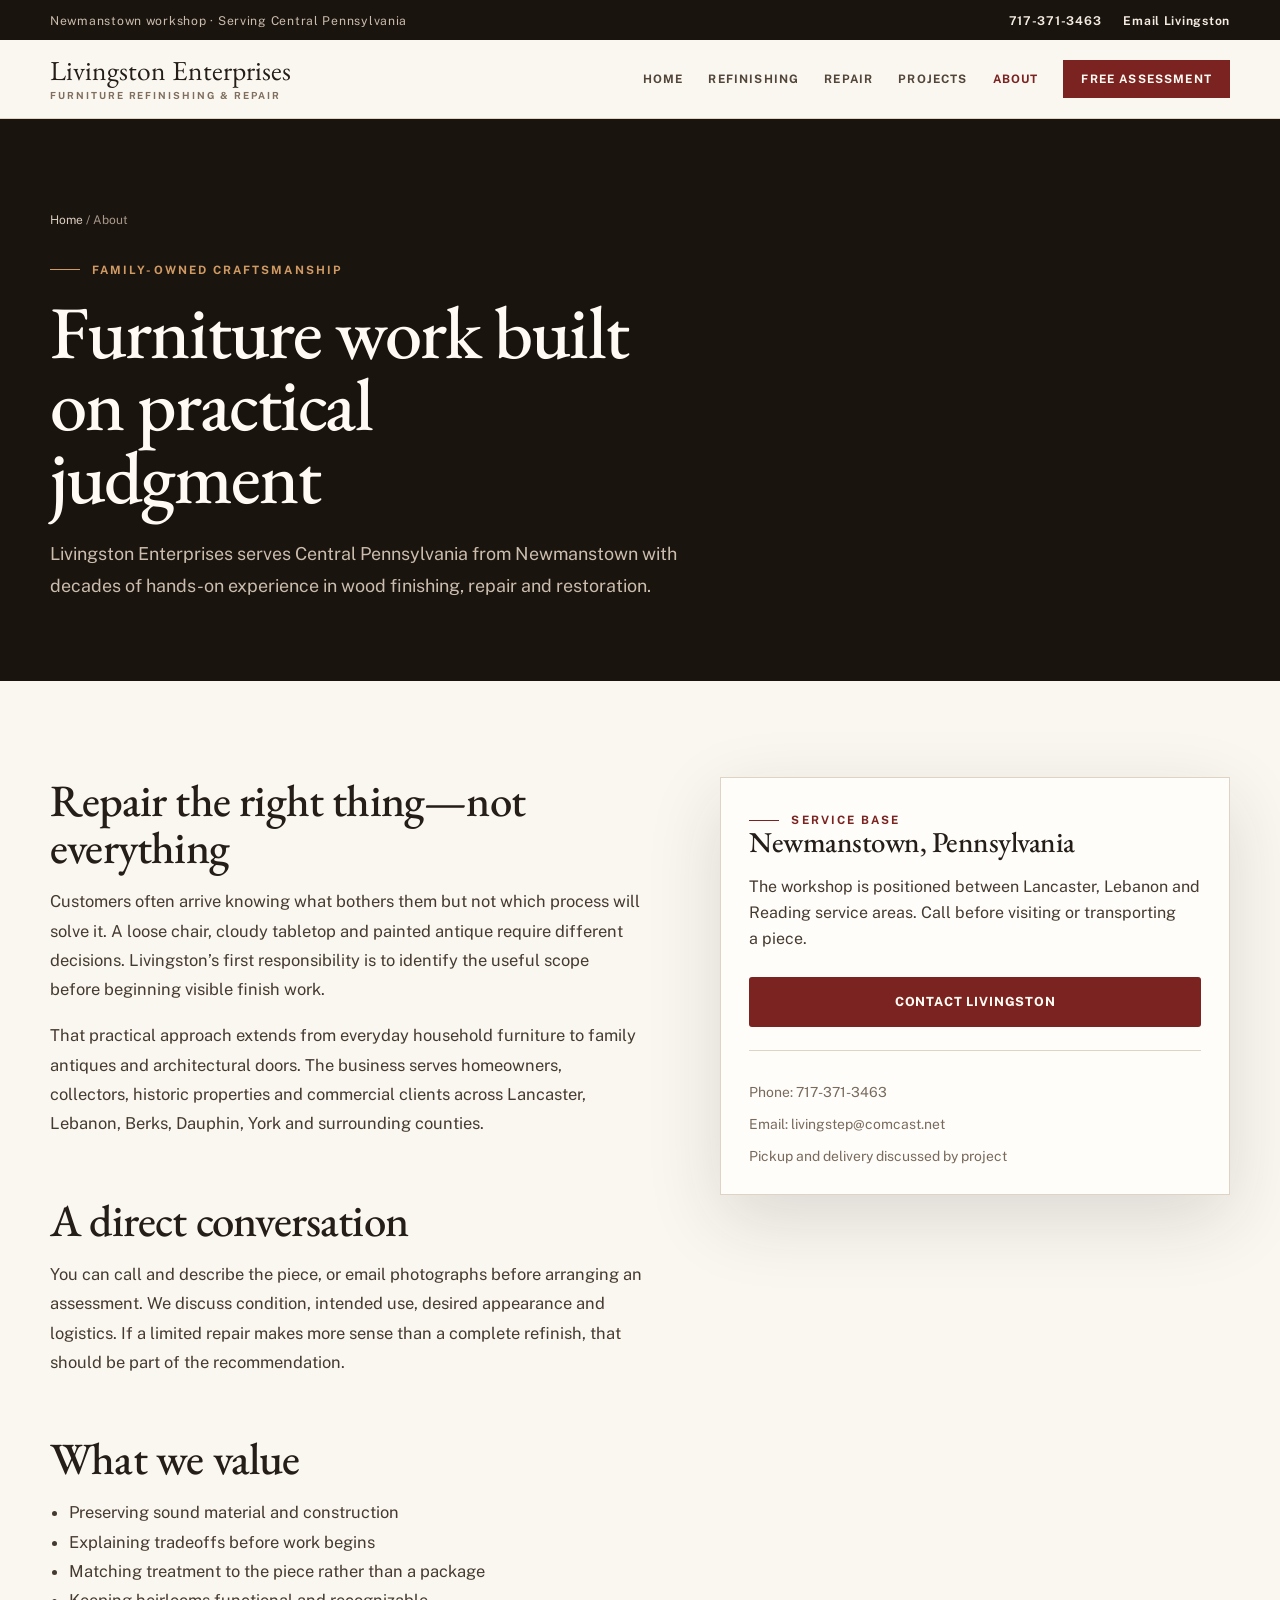
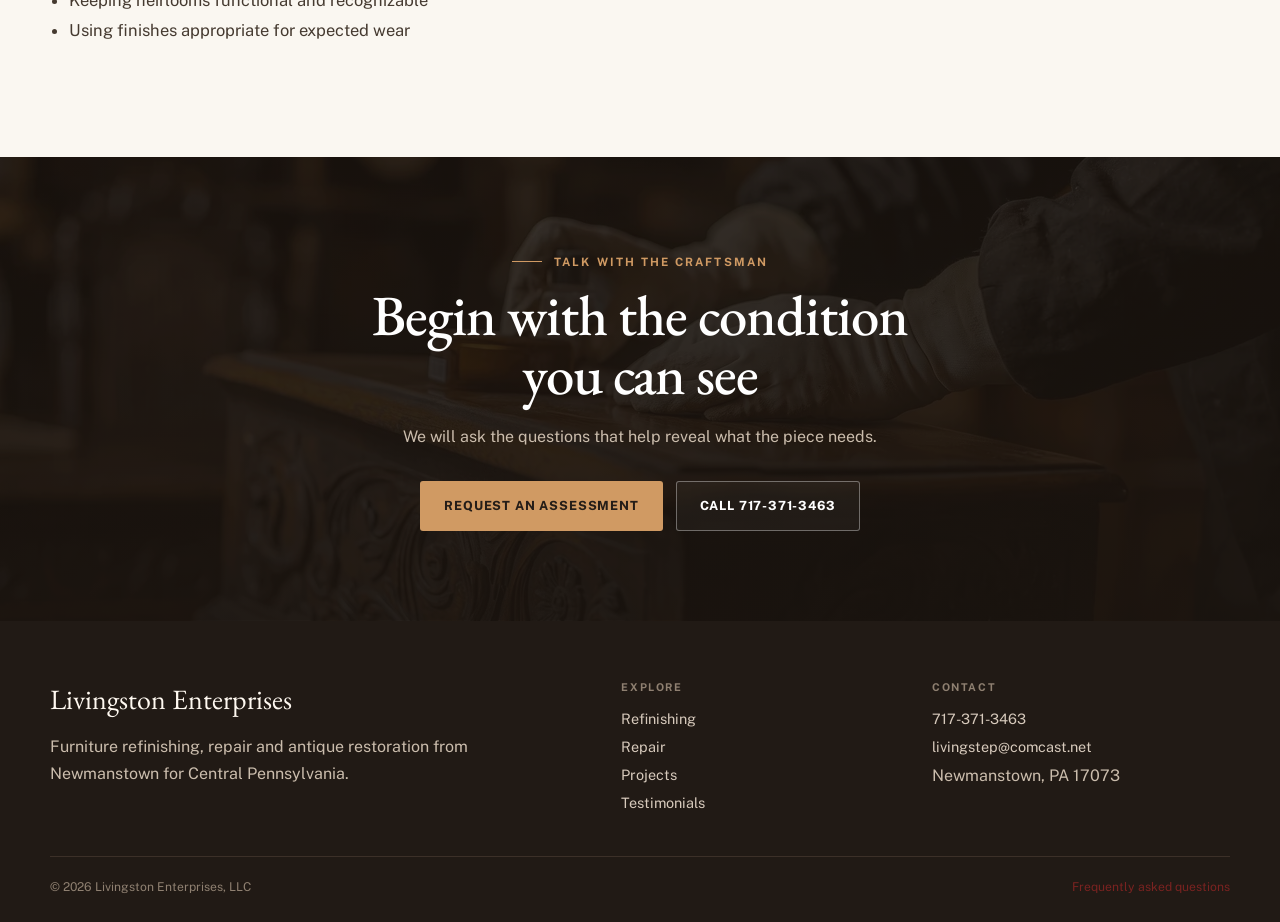
==== about/index.html @ eaa96a6a "Rebuild site for local SEO and lead conversion" ====
<!doctype html><html lang="en-US"><head>
<meta charset="utf-8"><meta name="viewport" content="width=device-width,initial-scale=1"><title>About Livingston Enterprises | Furniture Craftsmen</title><meta name="description" content="Meet Livingston Enterprises, a family-owned Newmanstown business restoring furniture, antiques and wood doors across Central Pennsylvania."><link rel="canonical" href="https://livingstonrefinishing.com/about/"><meta name="robots" content="index,follow,max-image-preview:large"><meta name="theme-color" content="#241d18"><meta property="og:type" content="website"><meta property="og:title" content="About Livingston Enterprises"><meta property="og:description" content="A family-owned Central Pennsylvania furniture refinishing and repair workshop."><meta property="og:url" content="https://livingstonrefinishing.com/about/"><meta property="og:image" content="https://livingstonrefinishing.com/assets/hero-craftsman.webp"><meta name="twitter:card" content="summary_large_image">
<link rel="icon" href="../assets/favicon.svg" type="image/svg+xml"><link rel="preconnect" href="https://fonts.googleapis.com"><link rel="preconnect" href="https://fonts.gstatic.com" crossorigin><link href="https://fonts.googleapis.com/css2?family=EB+Garamond:ital,wght@0,400;0,500;0,600;1,500&amp;family=Public+Sans:wght@400;500;600;700&amp;display=swap" rel="stylesheet"><link rel="stylesheet" href="../assets/site.css"><script src="../assets/site.js" defer></script><script type="application/ld+json">{"@context":"https://schema.org","@type":"AboutPage","name":"About Livingston Enterprises","url":"https://livingstonrefinishing.com/about/","mainEntity":{"@id":"https://livingstonrefinishing.com/#business"}}</script>
</head><body><a class="skip-link" href="#main">Skip to main content</a><div class="topbar"><div class="container"><span>Newmanstown workshop · Serving Central Pennsylvania</span><div class="topbar-links"><a href="tel:+17173713463">717-371-3463</a><a href="mailto:livingstep@comcast.net">Email Livingston</a></div></div></div>
<header class="site-header"><div class="container header-inner"><a class="brand" href="../"><span class="brand-name">Livingston Enterprises</span><span class="brand-tag">Furniture Refinishing &amp; Repair</span></a><button class="menu-toggle" type="button" data-menu-toggle aria-expanded="false" aria-controls="primary-nav">Menu</button><nav class="nav" id="primary-nav" data-menu aria-label="Primary navigation"><a href="../">Home</a><a href="../furniture-refinishing/">Refinishing</a><a href="../furniture-repair/">Repair</a><a href="../projects/">Projects</a><a href="./" aria-current="page">About</a><a class="nav-cta" href="../contact/">Free assessment</a></nav></div></header>
<main id="main"><section class="page-hero"><div class="container"><div class="breadcrumbs"><a href="../">Home</a> / About</div><span class="eyebrow light">Family-owned craftsmanship</span><h1>Furniture work built on practical judgment</h1><p>Livingston Enterprises serves Central Pennsylvania from Newmanstown with decades of hands-on experience in wood finishing, repair and restoration.</p></div></section>
<section class="section"><div class="container split"><article class="prose"><h2>Repair the right thing—not everything</h2><p>Customers often arrive knowing what bothers them but not which process will solve it. A loose chair, cloudy tabletop and painted antique require different decisions. Livingston’s first responsibility is to identify the useful scope before beginning visible finish work.</p><p>That practical approach extends from everyday household furniture to family antiques and architectural doors. The business serves homeowners, collectors, historic properties and commercial clients across Lancaster, Lebanon, Berks, Dauphin, York and surrounding counties.</p><h2>A direct conversation</h2><p>You can call and describe the piece, or email photographs before arranging an assessment. We discuss condition, intended use, desired appearance and logistics. If a limited repair makes more sense than a complete refinish, that should be part of the recommendation.</p><h2>What we value</h2><ul><li>Preserving sound material and construction</li><li>Explaining tradeoffs before work begins</li><li>Matching treatment to the piece rather than a package</li><li>Keeping heirlooms functional and recognizable</li><li>Using finishes appropriate for expected wear</li></ul></article><aside class="aside-card"><span class="eyebrow">Service base</span><h2>Newmanstown, Pennsylvania</h2><p>The workshop is positioned between Lancaster, Lebanon and Reading service areas. Call before visiting or transporting a piece.</p><a class="button" href="../contact/">Contact Livingston</a><ul class="aside-list"><li>Phone: 717-371-3463</li><li>Email: livingstep@comcast.net</li><li>Pickup and delivery discussed by project</li></ul></aside></div></section>
<section class="cta"><div class="narrow"><span class="eyebrow light">Talk with the craftsman</span><h2>Begin with the condition you can see</h2><p>We will ask the questions that help reveal what the piece needs.</p><div class="button-row"><a class="button button-light" href="../contact/">Request an assessment</a><a class="button button-ghost" href="tel:+17173713463">Call 717-371-3463</a></div></div></section></main>
<footer class="site-footer"><div class="container"><div class="footer-grid"><div><div class="footer-brand">Livingston Enterprises</div><p class="footer-copy">Furniture refinishing, repair and antique restoration from Newmanstown for Central Pennsylvania.</p></div><div><div class="footer-title">Explore</div><div class="footer-links"><a href="../furniture-refinishing/">Refinishing</a><a href="../furniture-repair/">Repair</a><a href="../projects/">Projects</a><a href="../testimonials/">Testimonials</a></div></div><div><div class="footer-title">Contact</div><div class="footer-links"><a href="tel:+17173713463">717-371-3463</a><a href="mailto:livingstep@comcast.net">livingstep@comcast.net</a><span>Newmanstown, PA 17073</span></div></div></div><div class="footer-bottom"><span>© <span data-year>2026</span> Livingston Enterprises, LLC</span><a href="../faq/">Frequently asked questions</a></div></div></footer>
</body></html>
---- assets/site.css ----
:root {
  --ink: #241d18;
  --ink-soft: #453a30;
  --paper: #faf7f1;
  --paper-deep: #f2ebdf;
  --night: #1a140f;
  --wine: #7a2321;
  --copper: #d09a63;
  --line: #dfd4c4;
  --muted: #786a5c;
  --serif: "EB Garamond", Georgia, serif;
  --sans: "Public Sans", Arial, sans-serif;
  --shadow: 0 24px 70px rgba(36, 29, 24, .14);
  --radius: 3px;
}

* { box-sizing: border-box; }
html { scroll-behavior: smooth; }
body {
  margin: 0;
  background: var(--paper);
  color: var(--ink);
  font-family: var(--sans);
  -webkit-font-smoothing: antialiased;
}
img { display: block; max-width: 100%; }
a { color: var(--wine); text-decoration: none; }
a:hover { color: var(--ink); }
button, input, select, textarea { font: inherit; }
button, a { -webkit-tap-highlight-color: transparent; }
:focus-visible { outline: 3px solid rgba(208, 154, 99, .85); outline-offset: 3px; }
p { text-wrap: pretty; }

.skip-link {
  position: fixed;
  left: 16px;
  top: -80px;
  z-index: 1000;
  padding: 12px 18px;
  background: #fff;
  color: var(--ink);
  border-radius: var(--radius);
}
.skip-link:focus { top: 16px; }

.container { width: min(1180px, calc(100% - 48px)); margin-inline: auto; }
.narrow { width: min(790px, calc(100% - 48px)); margin-inline: auto; }
.eyebrow {
  display: inline-flex;
  align-items: center;
  gap: 12px;
  color: var(--wine);
  font-size: .72rem;
  font-weight: 700;
  letter-spacing: .18em;
  text-transform: uppercase;
}
.eyebrow::before { width: 30px; height: 1px; background: currentColor; content: ""; }
.eyebrow.light { color: var(--copper); }
.display, h1, h2, h3 { font-family: var(--serif); font-weight: 500; }
h1 { margin: 0; font-size: clamp(2.8rem, 7vw, 5rem); line-height: .98; letter-spacing: -.025em; }
h2 { margin: 0; font-size: clamp(2.15rem, 5vw, 3.55rem); line-height: 1.05; letter-spacing: -.018em; }
h3 { margin: 0; font-size: clamp(1.45rem, 2.8vw, 2rem); line-height: 1.12; }
.lead { font-family: var(--serif); font-size: clamp(1.35rem, 2.5vw, 1.75rem); line-height: 1.42; }
.body-lg { font-size: 1.08rem; line-height: 1.75; }
.muted { color: var(--muted); }
.section { padding: 96px 0; }
.section-sm { padding: 68px 0; }
.section-head { max-width: 760px; margin-bottom: 48px; }
.section-head h2 { margin-top: 17px; }
.section-head p { margin: 21px 0 0; color: var(--ink-soft); font-size: 1.06rem; line-height: 1.75; }
.rule { border-top: 1px solid var(--line); }
.paper-deep { background: var(--paper-deep); }
.night { background: var(--night); color: #eee4d7; }
.night p { color: #c9baaa; }

.topbar { background: var(--night); color: #cbbdad; font-size: .76rem; letter-spacing: .06em; }
.topbar .container { min-height: 40px; display: flex; align-items: center; justify-content: space-between; gap: 22px; }
.topbar a { color: #f4ece2; font-weight: 650; }
.topbar-links { display: flex; gap: 22px; white-space: nowrap; }

.site-header {
  position: sticky;
  top: 0;
  z-index: 50;
  background: rgba(250, 247, 241, .96);
  border-bottom: 1px solid var(--line);
  backdrop-filter: blur(12px);
}
.header-inner { min-height: 78px; display: flex; align-items: center; justify-content: space-between; gap: 32px; }
.brand { display: inline-flex; flex-direction: column; color: var(--ink); line-height: 1; }
.brand-name { font-family: var(--serif); font-size: 1.72rem; }
.brand-tag { margin-top: 6px; color: #806f5e; font-size: .61rem; font-weight: 700; letter-spacing: .2em; text-transform: uppercase; }
.nav { display: flex; align-items: center; gap: 25px; }
.nav a { color: #52463a; font-size: .73rem; font-weight: 700; letter-spacing: .1em; text-transform: uppercase; }
.nav a:hover, .nav a[aria-current="page"] { color: var(--wine); }
.nav .nav-cta { padding: 12px 18px; background: var(--wine); color: #fffaf2; }
.nav .nav-cta:hover { background: var(--ink); color: #fff; }
.menu-toggle { display: none; border: 1px solid var(--line); background: transparent; color: var(--ink); padding: 10px 12px; }

.hero {
  position: relative;
  overflow: hidden;
  background: var(--night);
  color: #fff9f1;
}
.hero::before {
  position: absolute;
  inset: 0;
  background-image: linear-gradient(92deg, rgba(18, 13, 10, .96) 0%, rgba(18, 13, 10, .88) 45%, rgba(18, 13, 10, .42) 75%, rgba(18, 13, 10, .68) 100%), image-set(url("hero-craftsman.webp") type("image/webp"), url("hero-craftsman.png") type("image/png"));
  background-position: center;
  background-size: cover;
  content: "";
}
.hero-grid { position: relative; display: grid; grid-template-columns: minmax(0, 1.2fr) minmax(300px, .72fr); gap: 70px; align-items: center; min-height: 690px; padding: 80px 0; }
.hero-grid-single { grid-template-columns: minmax(0, 820px); }
.hero-copy { max-width: 720px; }
.hero h1 { max-width: 13ch; }
.hero .lead { max-width: 30ch; margin: 24px 0 17px; color: var(--copper); font-style: italic; }
.hero-summary { max-width: 56ch; margin: 0; color: #d8cbbd; font-size: 1.08rem; line-height: 1.75; }
.button-row { display: flex; flex-wrap: wrap; gap: 13px; margin-top: 31px; }
.cta-alternate { margin: 14px 0 0; color: rgba(255,255,255,.78); font-size: .9rem; }
.cta-alternate a { color: #fff; font-weight: 700; text-decoration: underline; text-decoration-color: rgba(255,255,255,.45); text-underline-offset: 3px; }
.cta-alternate a:hover { text-decoration-color: #fff; }
.button {
  display: inline-flex;
  align-items: center;
  justify-content: center;
  min-height: 50px;
  padding: 14px 23px;
  border: 1px solid transparent;
  border-radius: var(--radius);
  background: var(--wine);
  color: #fffaf2;
  cursor: pointer;
  font-size: .79rem;
  font-weight: 750;
  letter-spacing: .065em;
  text-transform: uppercase;
}
.button:hover { background: var(--ink); color: #fff; }
.button-light { background: var(--copper); color: var(--ink); }
.button-light:hover { background: #fff7ed; color: var(--ink); }
.hero-copy .button-light {
  box-shadow: 0 0 0 1px rgba(255,231,202,.38), 0 0 22px rgba(222,160,94,.52), 0 12px 30px rgba(0,0,0,.3);
  transition: background-color .2s ease, box-shadow .2s ease, transform .2s ease;
}
.hero-copy .button-light:hover {
  box-shadow: 0 0 0 1px rgba(255,242,222,.58), 0 0 30px rgba(222,160,94,.68), 0 14px 36px rgba(0,0,0,.34);
  transform: translateY(-1px);
}
.button-ghost { border-color: rgba(255,255,255,.35); background: rgba(255,255,255,.04); color: #fff; }
.button-ghost:hover { border-color: #fff; background: rgba(255,255,255,.1); color: #fff; }
.button-outline { border-color: #b9a995; background: transparent; color: var(--ink); }
.button-outline:hover { border-color: var(--ink); background: var(--ink); color: #fff; }

.hero-card { padding: 35px; background: rgba(250,247,241,.97); color: var(--ink); border-top: 4px solid var(--wine); box-shadow: 0 28px 80px rgba(0,0,0,.38); }
.hero-card h2 { font-size: 2rem; margin: 7px 0 11px; }
.hero-card p { color: var(--ink-soft); font-size: .94rem; line-height: 1.65; }
.quick-list { display: grid; gap: 13px; margin: 24px 0; padding: 0; list-style: none; }
.quick-list li { display: grid; grid-template-columns: 24px 1fr; gap: 11px; align-items: start; color: var(--ink-soft); font-size: .94rem; line-height: 1.5; }
.quick-list li::before { content: "✓"; color: var(--wine); font-weight: 800; }
.hero-card-note { margin: 22px 0 0; padding-top: 18px; border-top: 1px solid var(--line); color: var(--ink-soft); font-size: .88rem; line-height: 1.6; }
.hero-proof { position: relative; border-top: 1px solid rgba(208,154,99,.28); }
.proof-grid { display: grid; grid-template-columns: repeat(3, 1fr); }
.proof { padding: 25px 24px; border-right: 1px solid rgba(208,154,99,.23); }
.proof:last-child { border-right: 0; }
.proof strong { display: block; font-family: var(--serif); color: #fff9f1; font-size: 1.6rem; font-weight: 500; }
.proof span { display: block; margin-top: 5px; color: #a99a8b; font-size: .68rem; letter-spacing: .12em; text-transform: uppercase; }

.service-grid { display: grid; grid-template-columns: repeat(2, minmax(0, 1fr)); border-top: 1px solid #42372e; }
.service-card { position: relative; padding: 42px 38px 44px 0; border-bottom: 1px solid #42372e; }
.service-card:nth-child(odd) { border-right: 1px solid #42372e; }
.service-card:nth-child(even) { padding-left: 38px; }
.service-num { display: block; margin-bottom: 14px; color: var(--copper); font-family: var(--serif); letter-spacing: .13em; }
.service-card h3 { color: #fff9f1; }
.service-card p { margin: 17px 0 20px; line-height: 1.73; }
.text-link { display: inline-flex; gap: 9px; align-items: center; font-size: .76rem; font-weight: 750; letter-spacing: .09em; text-transform: uppercase; }
.night .text-link { color: var(--copper); }
.night .text-link:hover { color: #fff; }

.split { display: grid; grid-template-columns: minmax(0, 1fr) minmax(300px, .86fr); gap: 78px; align-items: start; }
.split-reverse { grid-template-columns: minmax(300px, .86fr) minmax(0, 1fr); }
.pullquote { margin: 31px 0 0; padding: 5px 0 5px 22px; border-left: 2px solid var(--wine); font-family: var(--serif); font-size: 1.45rem; font-style: italic; line-height: 1.5; }
.check-grid { display: grid; gap: 0; margin: 0; padding: 0; list-style: none; border-top: 1px solid var(--line); }
.check-grid li { padding: 18px 0; border-bottom: 1px solid var(--line); color: var(--ink-soft); line-height: 1.55; }
.check-grid li::before { margin-right: 12px; color: var(--wine); content: "◆"; font-size: .58rem; vertical-align: .15em; }

.project-grid { display: grid; grid-template-columns: repeat(3, minmax(0, 1fr)); gap: 26px; }
.project-card { background: #fffdf9; border: 1px solid var(--line); box-shadow: 0 15px 44px rgba(36,29,24,.07); }
.project-art { position: relative; min-height: 215px; overflow: hidden; background: var(--night); }
.project-art::before {
  position: absolute;
  inset: 0;
  background:
    linear-gradient(150deg, rgba(26,20,15,.05), rgba(26,20,15,.82)),
    repeating-linear-gradient(96deg, #725038 0 18px, #684630 18px 36px, #7c573d 36px 55px);
  content: "";
}
.project-art span { position: absolute; left: 22px; bottom: 19px; color: #fff; font-size: .67rem; font-weight: 700; letter-spacing: .14em; text-transform: uppercase; }
.project-body { padding: 27px; }
.project-body p { color: var(--ink-soft); line-height: 1.65; }

.steps { counter-reset: step; border-top: 1px solid var(--line); }
.step { display: grid; grid-template-columns: 78px minmax(0, 1fr); gap: 24px; padding: 29px 0; border-bottom: 1px solid var(--line); }
.step::before { counter-increment: step; content: "0" counter(step); color: var(--wine); font-family: var(--serif); font-size: 1.1rem; letter-spacing: .1em; }
.step h3 { font-size: 1.55rem; }
.step p { margin: 9px 0 0; color: var(--ink-soft); line-height: 1.65; }

.cta { position: relative; overflow: hidden; padding: 90px 0; background: var(--night); color: #fff; text-align: center; }
.cta::before { position: absolute; inset: 0; background: linear-gradient(rgba(26,20,15,.8), rgba(26,20,15,.92)), image-set(url("hero-craftsman.webp") type("image/webp"), url("hero-craftsman.png") type("image/png")); background-size: cover; background-position: center; content: ""; opacity: .7; }
.cta .narrow { position: relative; }
.cta h2 { margin: 17px auto 18px; max-width: 20ch; }
.cta p { margin: 0 auto; max-width: 52ch; color: #cbbdad; line-height: 1.7; }
.cta .button-row { justify-content: center; }

.page-hero { padding: 94px 0 80px; background: var(--night); color: #fffaf3; }
.page-hero h1 { margin-top: 19px; max-width: 16ch; font-size: clamp(2.75rem, 6vw, 4.65rem); }
.page-hero p { max-width: 58ch; margin: 24px 0 0; color: #cbbdad; font-size: 1.12rem; line-height: 1.75; }
.breadcrumbs { margin-bottom: 28px; color: #a99a8b; font-size: .75rem; }
.breadcrumbs a { color: #d9cdbf; }
.content-grid { display: grid; grid-template-columns: minmax(0, 1fr) 330px; gap: 74px; align-items: start; }
.prose h2 { margin-top: 58px; font-size: clamp(2rem, 4vw, 2.8rem); }
.prose h2:first-child { margin-top: 0; }
.prose h3 { margin-top: 35px; font-size: 1.65rem; }
.prose p, .prose li { color: var(--ink-soft); font-size: 1.03rem; line-height: 1.78; }
.prose ul { padding-left: 1.2rem; }
.prose a { text-decoration: underline; text-decoration-color: #c8aa8c; text-underline-offset: 3px; }
.aside-card { position: sticky; top: 108px; padding: 28px; background: #fffdf9; border: 1px solid var(--line); box-shadow: var(--shadow); }
.aside-card h2 { font-size: 1.8rem; }
.aside-card p { color: var(--ink-soft); line-height: 1.65; }
.aside-card .button { width: 100%; margin-top: 8px; }
.aside-list { margin: 23px 0 0; padding: 20px 0 0; border-top: 1px solid var(--line); list-style: none; }
.aside-list li { margin-top: 11px; color: var(--muted); font-size: .87rem; line-height: 1.5; }

.faq-list { border-top: 1px solid var(--line); }
details { border-bottom: 1px solid var(--line); }
summary { position: relative; padding: 23px 48px 23px 0; cursor: pointer; font-family: var(--serif); font-size: 1.45rem; list-style: none; }
summary::-webkit-details-marker { display: none; }
summary::after { position: absolute; right: 4px; content: "+"; color: var(--wine); }
details[open] summary::after { content: "−"; }
details p { max-width: 70ch; margin: -4px 0 24px; color: var(--ink-soft); line-height: 1.75; }

.quote-grid { display: grid; grid-template-columns: repeat(2, minmax(0, 1fr)); gap: 24px; }
.quote { padding: 31px; background: #fffdf9; border: 1px solid var(--line); }
.quote blockquote { margin: 0; color: var(--ink-soft); font-family: var(--serif); font-size: 1.28rem; line-height: 1.58; }
.quote cite { display: block; margin-top: 20px; color: var(--wine); font-family: var(--sans); font-size: .74rem; font-style: normal; font-weight: 700; letter-spacing: .09em; text-transform: uppercase; }

.assessment-form { display: grid; gap: 17px; }
.form-row { display: grid; grid-template-columns: repeat(2, minmax(0, 1fr)); gap: 17px; }
label { display: grid; gap: 7px; }
label span { color: #6d5e50; font-size: .68rem; font-weight: 700; letter-spacing: .12em; text-transform: uppercase; }
input, select, textarea { width: 100%; border: 1px solid #cfc1ae; border-radius: var(--radius); background: #fffefb; color: var(--ink); padding: 13px 14px; }
textarea { min-height: 125px; resize: vertical; }
input:focus, select:focus, textarea:focus { border-color: var(--wine); outline: 2px solid rgba(122,35,33,.12); }
.form-note { margin: 0; color: var(--muted); font-size: .79rem; line-height: 1.55; }
.honeypot { position: absolute !important; left: -9999px !important; }

.contact-grid { display: grid; grid-template-columns: minmax(0, 1fr) minmax(300px, .72fr); gap: 30px; }
.contact-page { background: var(--night); }
.contact-page .contact-section { background: var(--night); }
.contact-page .paper-deep { background: var(--night); color: #fffaf3; border-top: 1px solid rgba(255,255,255,.14); }
.contact-page .paper-deep .prose p,
.contact-page .paper-deep .prose li { color: #d8c9b8; }
.contact-section { padding-top: 54px; }
.contact-heading { max-width: 12ch; margin: 15px 0 10px; font-size: clamp(2.55rem, 5vw, 4rem); }
.contact-intro { max-width: 630px; margin: 0 0 28px; color: var(--ink-soft); line-height: 1.65; }
.contact-form-panel { padding: 40px; background: var(--night); color: #fffaf3; box-shadow: var(--shadow); }
.contact-form-panel .eyebrow { color: var(--copper); }
.contact-form-panel .contact-intro { color: #cbbdad; }
.contact-form-panel label span { color: #d8c9b8; }
.contact-form-panel .form-note { color: #b7a695; }
.contact-card { padding: 40px; background: #fffdf9; color: var(--ink); border: 1px solid var(--line); box-shadow: 0 15px 44px rgba(36,29,24,.07); }
.contact-card h2 { font-size: 2rem; }
.contact-card a { color: var(--wine); }
.contact-card dl { margin: 27px 0 0; }
.contact-card dt { margin-top: 20px; color: var(--muted); font-size: .68rem; font-weight: 700; letter-spacing: .12em; text-transform: uppercase; }
.contact-card dd { margin: 6px 0 0; line-height: 1.55; }

.site-footer { padding: 60px 0 28px; background: #211a15; color: #cbbdad; }
.footer-grid { display: grid; grid-template-columns: 1.4fr .7fr .8fr; gap: 50px; }
.footer-brand { font-family: var(--serif); color: #fff9f1; font-size: 1.75rem; }
.footer-copy { max-width: 43ch; line-height: 1.7; }
.footer-title { color: #8f8071; font-size: .67rem; font-weight: 700; letter-spacing: .15em; text-transform: uppercase; }
.footer-links { display: grid; gap: 11px; margin-top: 17px; }
.footer-links a { color: #d7cabc; font-size: .9rem; }
.footer-links a:hover { color: var(--copper); }
.footer-bottom { display: flex; justify-content: space-between; gap: 24px; margin-top: 45px; padding-top: 22px; border-top: 1px solid #3c3028; color: #8f8071; font-size: .76rem; }

@media (max-width: 900px) {
  .container, .narrow { width: min(100% - 36px, 720px); }
  .section { padding: 76px 0; }
  .menu-toggle { display: inline-flex; }
  .nav { position: absolute; left: 18px; right: 18px; top: calc(100% + 1px); display: none; padding: 18px; background: var(--paper); border: 1px solid var(--line); box-shadow: var(--shadow); }
  .nav.open { display: grid; }
  .nav a { padding: 9px 5px; }
  .nav .nav-cta { text-align: center; }
  .hero-grid, .split, .split-reverse, .content-grid, .contact-grid { grid-template-columns: 1fr; }
  .hero-grid { min-height: auto; gap: 44px; }
  .hero-card { max-width: 570px; }
  .proof-grid { grid-template-columns: 1fr; padding: 9px 0; }
  .proof { padding: 13px 0; border-right: 0; }
  .service-grid { grid-template-columns: 1fr; }
  .service-card, .service-card:nth-child(even) { padding: 35px 0; border-right: 0; }
  .project-grid { grid-template-columns: 1fr 1fr; }
  .project-grid .project-card:last-child { grid-column: 1 / -1; }
  .aside-card { position: static; }
  .footer-grid { grid-template-columns: 1fr 1fr; }
  .footer-grid > :first-child { grid-column: 1 / -1; }
}

@media (max-width: 620px) {
  .container, .narrow { width: min(100% - 32px, 560px); }
  .topbar .container { padding: 9px 0; align-items: flex-start; flex-direction: column; gap: 5px; }
  .topbar-links { gap: 15px; }
  .header-inner { min-height: 69px; gap: 12px; }
  .brand-name { font-size: 1.42rem; }
  .brand-tag { font-size: .52rem; letter-spacing: .15em; }
  .hero-grid { padding: 66px 0 58px; }
  .hero h1 { max-width: none; font-size: clamp(2.65rem, 14vw, 4rem); }
  .hero-card { padding: 26px 22px; }
  .proof strong { font-size: 1.35rem; }
  .section, .page-hero { padding: 66px 0; }
  .section-sm { padding: 52px 0; }
  .service-card { padding: 30px 0; }
  .project-grid, .quote-grid, .form-row, .footer-grid { grid-template-columns: 1fr; }
  .project-grid .project-card:last-child, .footer-grid > :first-child { grid-column: auto; }
  .step { grid-template-columns: 50px minmax(0,1fr); gap: 12px; }
  .button-row .button { width: 100%; }
  .footer-bottom { flex-direction: column; }
}

@media (prefers-reduced-motion: reduce) {
  html { scroll-behavior: auto; }
  *, *::before, *::after { scroll-behavior: auto !important; transition: none !important; }
}

@media print {
  .topbar, .site-header, .cta, .site-footer, .button { display: none !important; }
  body { background: #fff; color: #000; }
  .section, .page-hero { padding: 24px 0; background: #fff; color: #000; }
}
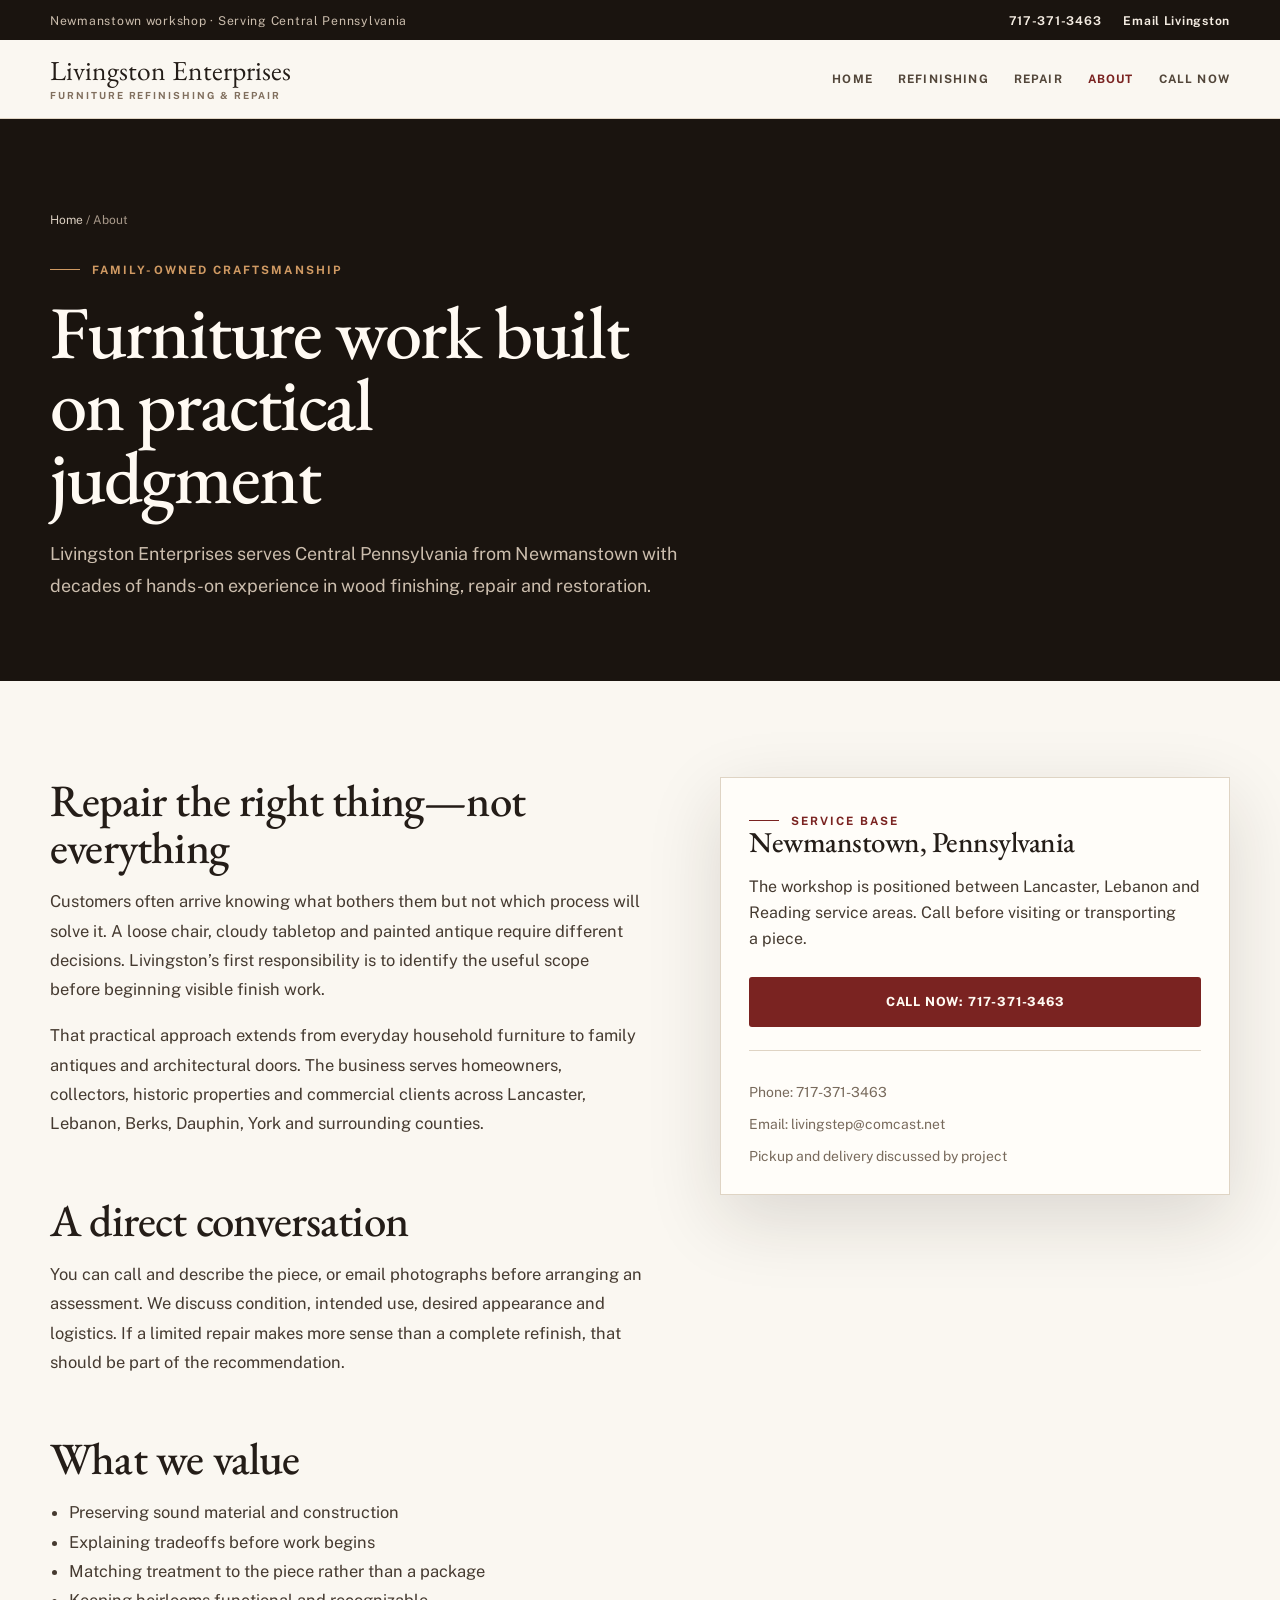
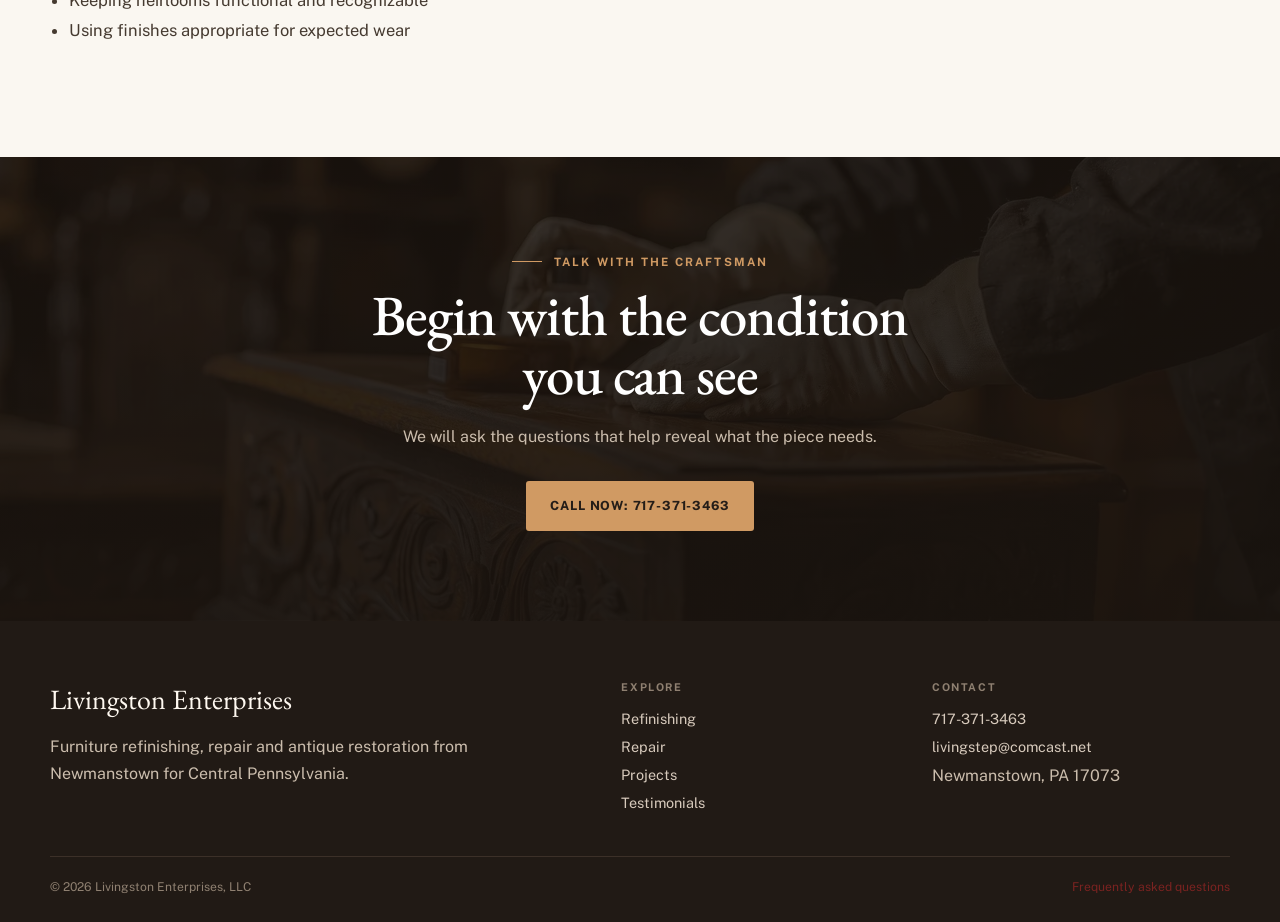
==== commit e97d1f93: "Update site CTAs, project imagery, and reviews" ====
--- a/about/index.html
+++ b/about/index.html
@@ -1,10 +1,10 @@
 <!doctype html><html lang="en-US"><head>
 <meta charset="utf-8"><meta name="viewport" content="width=device-width,initial-scale=1"><title>About Livingston Enterprises | Furniture Craftsmen</title><meta name="description" content="Meet Livingston Enterprises, a family-owned Newmanstown business restoring furniture, antiques and wood doors across Central Pennsylvania."><link rel="canonical" href="https://livingstonrefinishing.com/about/"><meta name="robots" content="index,follow,max-image-preview:large"><meta name="theme-color" content="#241d18"><meta property="og:type" content="website"><meta property="og:title" content="About Livingston Enterprises"><meta property="og:description" content="A family-owned Central Pennsylvania furniture refinishing and repair workshop."><meta property="og:url" content="https://livingstonrefinishing.com/about/"><meta property="og:image" content="https://livingstonrefinishing.com/assets/hero-craftsman.webp"><meta name="twitter:card" content="summary_large_image">
-<link rel="icon" href="../assets/favicon.svg" type="image/svg+xml"><link rel="preconnect" href="https://fonts.googleapis.com"><link rel="preconnect" href="https://fonts.gstatic.com" crossorigin><link href="https://fonts.googleapis.com/css2?family=EB+Garamond:ital,wght@0,400;0,500;0,600;1,500&amp;family=Public+Sans:wght@400;500;600;700&amp;display=swap" rel="stylesheet"><link rel="stylesheet" href="../assets/site.css"><script src="../assets/site.js" defer></script><script type="application/ld+json">{"@context":"https://schema.org","@type":"AboutPage","name":"About Livingston Enterprises","url":"https://livingstonrefinishing.com/about/","mainEntity":{"@id":"https://livingstonrefinishing.com/#business"}}</script>
+<link rel="icon" href="../assets/favicon.svg" type="image/svg+xml"><link rel="preconnect" href="https://fonts.googleapis.com"><link rel="preconnect" href="https://fonts.gstatic.com" crossorigin><link href="https://fonts.googleapis.com/css2?family=EB+Garamond:ital,wght@0,400;0,500;0,600;1,500&amp;family=Public+Sans:wght@400;500;600;700&amp;display=swap" rel="stylesheet"><link rel="stylesheet" href="../assets/site.css?v=20260820-5"><script src="../assets/site.js?v=20260820-3" defer></script><script type="application/ld+json">{"@context":"https://schema.org","@type":"AboutPage","name":"About Livingston Enterprises","url":"https://livingstonrefinishing.com/about/","mainEntity":{"@id":"https://livingstonrefinishing.com/#business"}}</script>
 </head><body><a class="skip-link" href="#main">Skip to main content</a><div class="topbar"><div class="container"><span>Newmanstown workshop · Serving Central Pennsylvania</span><div class="topbar-links"><a href="tel:+17173713463">717-371-3463</a><a href="mailto:livingstep@comcast.net">Email Livingston</a></div></div></div>
-<header class="site-header"><div class="container header-inner"><a class="brand" href="../"><span class="brand-name">Livingston Enterprises</span><span class="brand-tag">Furniture Refinishing &amp; Repair</span></a><button class="menu-toggle" type="button" data-menu-toggle aria-expanded="false" aria-controls="primary-nav">Menu</button><nav class="nav" id="primary-nav" data-menu aria-label="Primary navigation"><a href="../">Home</a><a href="../furniture-refinishing/">Refinishing</a><a href="../furniture-repair/">Repair</a><a href="../projects/">Projects</a><a href="./" aria-current="page">About</a><a class="nav-cta" href="../contact/">Free assessment</a></nav></div></header>
+<header class="site-header"><div class="container header-inner"><a class="brand" href="../"><span class="brand-name">Livingston Enterprises</span><span class="brand-tag">Furniture Refinishing &amp; Repair</span></a><button class="menu-toggle" type="button" data-menu-toggle aria-expanded="false" aria-controls="primary-nav">Menu</button><nav class="nav" id="primary-nav" data-menu aria-label="Primary navigation"><a href="../">Home</a><a href="../furniture-refinishing/">Refinishing</a><a href="../furniture-repair/">Repair</a><a href="./" aria-current="page">About</a><a href="tel:+17173713463" data-call-popup>Call now</a></nav></div></header>
 <main id="main"><section class="page-hero"><div class="container"><div class="breadcrumbs"><a href="../">Home</a> / About</div><span class="eyebrow light">Family-owned craftsmanship</span><h1>Furniture work built on practical judgment</h1><p>Livingston Enterprises serves Central Pennsylvania from Newmanstown with decades of hands-on experience in wood finishing, repair and restoration.</p></div></section>
-<section class="section"><div class="container split"><article class="prose"><h2>Repair the right thing—not everything</h2><p>Customers often arrive knowing what bothers them but not which process will solve it. A loose chair, cloudy tabletop and painted antique require different decisions. Livingston’s first responsibility is to identify the useful scope before beginning visible finish work.</p><p>That practical approach extends from everyday household furniture to family antiques and architectural doors. The business serves homeowners, collectors, historic properties and commercial clients across Lancaster, Lebanon, Berks, Dauphin, York and surrounding counties.</p><h2>A direct conversation</h2><p>You can call and describe the piece, or email photographs before arranging an assessment. We discuss condition, intended use, desired appearance and logistics. If a limited repair makes more sense than a complete refinish, that should be part of the recommendation.</p><h2>What we value</h2><ul><li>Preserving sound material and construction</li><li>Explaining tradeoffs before work begins</li><li>Matching treatment to the piece rather than a package</li><li>Keeping heirlooms functional and recognizable</li><li>Using finishes appropriate for expected wear</li></ul></article><aside class="aside-card"><span class="eyebrow">Service base</span><h2>Newmanstown, Pennsylvania</h2><p>The workshop is positioned between Lancaster, Lebanon and Reading service areas. Call before visiting or transporting a piece.</p><a class="button" href="../contact/">Contact Livingston</a><ul class="aside-list"><li>Phone: 717-371-3463</li><li>Email: livingstep@comcast.net</li><li>Pickup and delivery discussed by project</li></ul></aside></div></section>
-<section class="cta"><div class="narrow"><span class="eyebrow light">Talk with the craftsman</span><h2>Begin with the condition you can see</h2><p>We will ask the questions that help reveal what the piece needs.</p><div class="button-row"><a class="button button-light" href="../contact/">Request an assessment</a><a class="button button-ghost" href="tel:+17173713463">Call 717-371-3463</a></div></div></section></main>
+<section class="section"><div class="container split"><article class="prose"><h2>Repair the right thing—not everything</h2><p>Customers often arrive knowing what bothers them but not which process will solve it. A loose chair, cloudy tabletop and painted antique require different decisions. Livingston’s first responsibility is to identify the useful scope before beginning visible finish work.</p><p>That practical approach extends from everyday household furniture to family antiques and architectural doors. The business serves homeowners, collectors, historic properties and commercial clients across Lancaster, Lebanon, Berks, Dauphin, York and surrounding counties.</p><h2>A direct conversation</h2><p>You can call and describe the piece, or email photographs before arranging an assessment. We discuss condition, intended use, desired appearance and logistics. If a limited repair makes more sense than a complete refinish, that should be part of the recommendation.</p><h2>What we value</h2><ul><li>Preserving sound material and construction</li><li>Explaining tradeoffs before work begins</li><li>Matching treatment to the piece rather than a package</li><li>Keeping heirlooms functional and recognizable</li><li>Using finishes appropriate for expected wear</li></ul></article><aside class="aside-card"><span class="eyebrow">Service base</span><h2>Newmanstown, Pennsylvania</h2><p>The workshop is positioned between Lancaster, Lebanon and Reading service areas. Call before visiting or transporting a piece.</p><a class="button" href="tel:+17173713463" data-call-popup>Call now: 717-371-3463</a><ul class="aside-list"><li>Phone: 717-371-3463</li><li>Email: livingstep@comcast.net</li><li>Pickup and delivery discussed by project</li></ul></aside></div></section>
+<section class="cta"><div class="narrow"><span class="eyebrow light">Talk with the craftsman</span><h2>Begin with the condition you can see</h2><p>We will ask the questions that help reveal what the piece needs.</p><div class="button-row"><a class="button button-light" href="tel:+17173713463" data-call-popup>Call now: 717-371-3463</a></div></div></section></main>
 <footer class="site-footer"><div class="container"><div class="footer-grid"><div><div class="footer-brand">Livingston Enterprises</div><p class="footer-copy">Furniture refinishing, repair and antique restoration from Newmanstown for Central Pennsylvania.</p></div><div><div class="footer-title">Explore</div><div class="footer-links"><a href="../furniture-refinishing/">Refinishing</a><a href="../furniture-repair/">Repair</a><a href="../projects/">Projects</a><a href="../testimonials/">Testimonials</a></div></div><div><div class="footer-title">Contact</div><div class="footer-links"><a href="tel:+17173713463">717-371-3463</a><a href="mailto:livingstep@comcast.net">livingstep@comcast.net</a><span>Newmanstown, PA 17073</span></div></div></div><div class="footer-bottom"><span>© <span data-year>2026</span> Livingston Enterprises, LLC</span><a href="../faq/">Frequently asked questions</a></div></div></footer>
 </body></html>
--- a/assets/site.css
+++ b/assets/site.css
@@ -30,6 +30,15 @@
 button, a { -webkit-tap-highlight-color: transparent; }
 :focus-visible { outline: 3px solid rgba(208, 154, 99, .85); outline-offset: 3px; }
 p { text-wrap: pretty; }
+
+.has-scroll-reveal [data-scroll-reveal] {
+  opacity: 0;
+  transform: translate3d(0, 18px, 0);
+  transition: opacity .64s cubic-bezier(.22, 1, .36, 1), transform .64s cubic-bezier(.22, 1, .36, 1);
+  transition-delay: var(--reveal-delay, 0ms);
+  will-change: opacity, transform;
+}
+.has-scroll-reveal [data-scroll-reveal].is-visible { opacity: 1; transform: translate3d(0, 0, 0); will-change: auto; }
 
 .skip-link {
   position: fixed;
@@ -118,6 +127,8 @@
 .hero h1 { max-width: 13ch; }
 .hero .lead { max-width: 30ch; margin: 24px 0 17px; color: var(--copper); font-style: italic; }
 .hero-summary { max-width: 56ch; margin: 0; color: #d8cbbd; font-size: 1.08rem; line-height: 1.75; }
+.hero-summary-row { display: grid; grid-template-columns: minmax(0, 1fr) auto; gap: 32px; align-items: center; }
+.hero-summary-row .button-row { margin-top: 0; }
 .button-row { display: flex; flex-wrap: wrap; gap: 13px; margin-top: 31px; }
 .cta-alternate { margin: 14px 0 0; color: rgba(255,255,255,.78); font-size: .9rem; }
 .cta-alternate a { color: #fff; font-weight: 700; text-decoration: underline; text-decoration-color: rgba(255,255,255,.45); text-underline-offset: 3px; }
@@ -168,6 +179,43 @@
 .proof strong { display: block; font-family: var(--serif); color: #fff9f1; font-size: 1.6rem; font-weight: 500; }
 .proof span { display: block; margin-top: 5px; color: #a99a8b; font-size: .68rem; letter-spacing: .12em; text-transform: uppercase; }
 
+.home-reviews { background: var(--paper); }
+.home-reviews-head { display: grid; grid-template-columns: minmax(0, 1.25fr) minmax(280px, .75fr); gap: 56px; align-items: end; max-width: none; }
+.home-reviews-head h2 { max-width: 16ch; }
+.home-reviews-head p { margin-bottom: 3px; }
+.review-grid { display: grid; grid-template-columns: repeat(3, minmax(0, 1fr)); gap: 24px; }
+.review-card { position: relative; display: flex; min-height: 100%; flex-direction: column; padding-top: 76px; box-shadow: 0 15px 44px rgba(36,29,24,.06); }
+.review-mark { position: absolute; top: 21px; left: 29px; color: var(--copper); font-family: var(--serif); font-size: 2.7rem; line-height: 1; }
+.review-card blockquote { flex: 1; font-size: 1.18rem; }
+.review-card cite span { display: block; margin-top: 6px; color: var(--muted); font-weight: 500; letter-spacing: .03em; text-transform: none; }
+.reviews-action { margin-top: 31px; }
+
+.before-after-section { background: var(--paper-deep); }
+.before-after-grid { display: grid; grid-template-columns: repeat(2, minmax(0, 1fr)); gap: 28px; }
+.before-after-card { overflow: hidden; border: 1px solid var(--line); background: #fffdf9; box-shadow: 0 18px 52px rgba(36,29,24,.08); }
+.before-after-pair { display: grid; grid-template-columns: repeat(2, minmax(0, 1fr)); gap: 1px; background: var(--line); }
+.before-after-frame { margin: 0; overflow: hidden; background: #e8dfd2; }
+.before-after-image { display: block; width: 100%; height: auto; background: #d8cbbd; object-fit: contain; object-position: center; }
+.table-visual { position: relative; aspect-ratio: 16 / 9; overflow: hidden; background: radial-gradient(circle at 72% 16%, rgba(255,255,255,.58), transparent 24%), linear-gradient(145deg, #ddd1c1, #b9aa98); }
+.table-visual::after { position: absolute; inset: 0; background: linear-gradient(115deg, transparent 0 45%, rgba(255,255,255,.13) 46% 48%, transparent 49% 100%); content: ""; }
+.table-surface { position: absolute; z-index: 1; left: 14%; right: 14%; top: 33%; height: 16%; border-radius: 3px; background: linear-gradient(90deg, #70513d, #8b674d 48%, #624532); box-shadow: 0 9px 15px rgba(38,25,17,.26); }
+.table-base { position: absolute; z-index: 1; left: 24%; right: 24%; top: 48%; height: 35%; border-right: 12px solid #654631; border-left: 12px solid #654631; }
+.table-visual-round .table-surface { left: 19%; right: 19%; border-radius: 50%; }
+.table-visual-round .table-base { left: 43%; right: 43%; border: 0; background: linear-gradient(90deg, #553a29, #7c5940, #553a29); clip-path: polygon(28% 0, 72% 0, 64% 74%, 100% 100%, 0 100%, 36% 74%); }
+.table-visual.is-before { filter: saturate(.55) contrast(.9); }
+.table-visual.is-before .table-surface { background: repeating-linear-gradient(102deg, #6f6257 0 16px, #76685b 16px 29px, #5f554d 29px 42px); transform: rotate(-1deg); }
+.table-visual.is-before .table-surface::after { position: absolute; inset: 28% 12%; background: repeating-linear-gradient(168deg, transparent 0 9px, rgba(239,225,206,.72) 10px 11px); content: ""; }
+.table-visual.is-after { background: radial-gradient(circle at 72% 16%, rgba(255,244,217,.72), transparent 27%), linear-gradient(145deg, #ead8bd, #b99165); }
+.table-visual.is-after .table-surface { background: repeating-linear-gradient(96deg, #845535 0 18px, #966443 18px 36px, #75472e 36px 53px); box-shadow: 0 4px 0 #b68155 inset, 0 11px 18px rgba(50,28,15,.28); }
+.table-visual.is-after .table-base { border-color: #70452c; }
+.table-visual-round.is-after .table-base { border: 0; background: linear-gradient(90deg, #643b25, #895839, #643b25); }
+.before-after-frame figcaption { display: flex; justify-content: space-between; gap: 10px; padding: 12px 14px; background: #fffdf9; color: var(--muted); font-size: .68rem; letter-spacing: .07em; text-transform: uppercase; }
+.before-after-frame figcaption strong { color: var(--wine); }
+.before-after-body { padding: 25px 27px 28px; }
+.before-after-body .service-num { margin-bottom: 9px; }
+.before-after-body h3 { font-size: 1.7rem; }
+.before-after-body p { margin: 12px 0 0; color: var(--ink-soft); line-height: 1.65; }
+
 .service-grid { display: grid; grid-template-columns: repeat(2, minmax(0, 1fr)); border-top: 1px solid #42372e; }
 .service-card { position: relative; padding: 42px 38px 44px 0; border-bottom: 1px solid #42372e; }
 .service-card:nth-child(odd) { border-right: 1px solid #42372e; }
@@ -213,6 +261,28 @@
 .cta h2 { margin: 17px auto 18px; max-width: 20ch; }
 .cta p { margin: 0 auto; max-width: 52ch; color: #cbbdad; line-height: 1.7; }
 .cta .button-row { justify-content: center; }
+
+.call-dialog {
+  width: min(520px, calc(100% - 32px));
+  max-width: none;
+  padding: 0;
+  border: 0;
+  border-radius: var(--radius);
+  background: transparent;
+  color: var(--ink);
+  overflow: visible;
+}
+.call-dialog[open] { animation: call-dialog-in .22s cubic-bezier(.22, 1, .36, 1); }
+.call-dialog::backdrop { background: rgba(18,13,10,.72); backdrop-filter: blur(4px); }
+.call-dialog-panel { position: relative; padding: 46px 42px 42px; border-top: 4px solid var(--copper); background: var(--paper); box-shadow: 0 30px 90px rgba(0,0,0,.42); text-align: center; }
+.call-dialog-close { position: absolute; top: 13px; right: 15px; width: 36px; height: 36px; padding: 0; border: 1px solid var(--line); border-radius: 50%; background: #fff; color: var(--ink-soft); cursor: pointer; font-size: 1.45rem; line-height: 1; }
+.call-dialog-close:hover { border-color: #c8b69f; color: var(--wine); }
+.call-dialog .eyebrow { justify-content: center; }
+.call-dialog h2 { margin: 15px 0 13px; font-size: clamp(2.2rem, 7vw, 3.1rem); }
+.call-dialog p { max-width: 38ch; margin: 0 auto; color: var(--ink-soft); line-height: 1.65; }
+.call-dialog-number { display: inline-block; margin-top: 24px; color: var(--wine); font-family: var(--serif); font-size: clamp(2rem, 7vw, 2.8rem); font-weight: 600; line-height: 1; text-decoration: underline; text-decoration-color: rgba(122,35,33,.32); text-underline-offset: 6px; }
+.call-dialog-number:hover { color: var(--ink); text-decoration-color: var(--ink); }
+@keyframes call-dialog-in { from { opacity: 0; transform: translateY(12px) scale(.985); } }
 
 .page-hero { padding: 94px 0 80px; background: var(--night); color: #fffaf3; }
 .page-hero h1 { margin-top: 19px; max-width: 16ch; font-size: clamp(2.75rem, 6vw, 4.65rem); }
@@ -298,6 +368,11 @@
   .hero-grid, .split, .split-reverse, .content-grid, .contact-grid { grid-template-columns: 1fr; }
   .hero-grid { min-height: auto; gap: 44px; }
   .hero-card { max-width: 570px; }
+  .home-reviews-head { grid-template-columns: 1fr; gap: 2px; }
+  .home-reviews-head h2 { max-width: 18ch; }
+  .review-grid { grid-template-columns: 1fr 1fr; }
+  .review-card:last-child { grid-column: 1 / -1; }
+  .before-after-grid { grid-template-columns: 1fr; }
   .proof-grid { grid-template-columns: 1fr; padding: 9px 0; }
   .proof { padding: 13px 0; border-right: 0; }
   .service-grid { grid-template-columns: 1fr; }
@@ -318,21 +393,30 @@
   .brand-tag { font-size: .52rem; letter-spacing: .15em; }
   .hero-grid { padding: 66px 0 58px; }
   .hero h1 { max-width: none; font-size: clamp(2.65rem, 14vw, 4rem); }
+  .hero-summary-row { gap: 18px; }
   .hero-card { padding: 26px 22px; }
   .proof strong { font-size: 1.35rem; }
   .section, .page-hero { padding: 66px 0; }
   .section-sm { padding: 52px 0; }
   .service-card { padding: 30px 0; }
-  .project-grid, .quote-grid, .form-row, .footer-grid { grid-template-columns: 1fr; }
+  .project-grid, .quote-grid, .review-grid, .form-row, .footer-grid { grid-template-columns: 1fr; }
+  .review-card:last-child { grid-column: auto; }
   .project-grid .project-card:last-child, .footer-grid > :first-child { grid-column: auto; }
   .step { grid-template-columns: 50px minmax(0,1fr); gap: 12px; }
   .button-row .button { width: 100%; }
   .footer-bottom { flex-direction: column; }
 }
 
+@media (max-width: 480px) {
+  .hero-summary-row { grid-template-columns: 1fr; gap: 22px; }
+  .before-after-pair { grid-template-columns: 1fr; }
+}
+
 @media (prefers-reduced-motion: reduce) {
   html { scroll-behavior: auto; }
   *, *::before, *::after { scroll-behavior: auto !important; transition: none !important; }
+  .has-scroll-reveal [data-scroll-reveal] { opacity: 1; transform: none; }
+  .call-dialog[open] { animation: none; }
 }
 
 @media print {
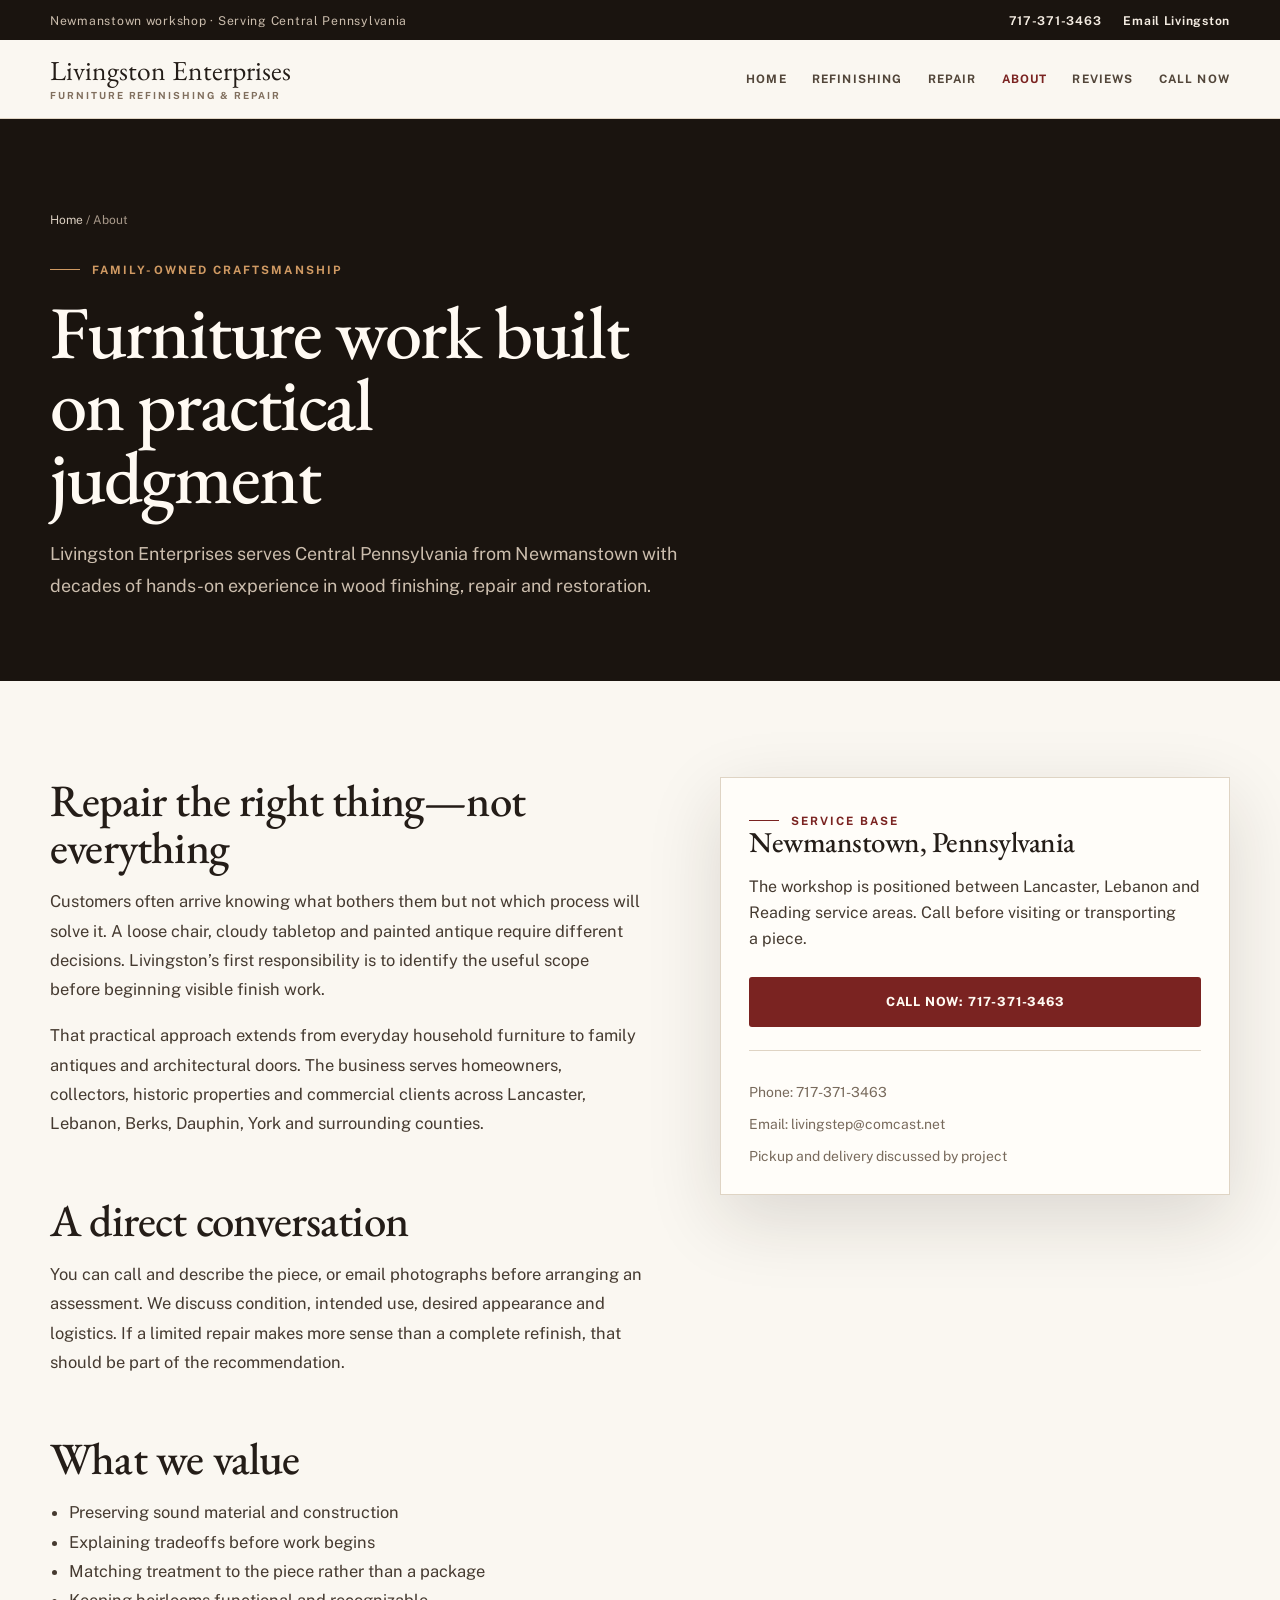
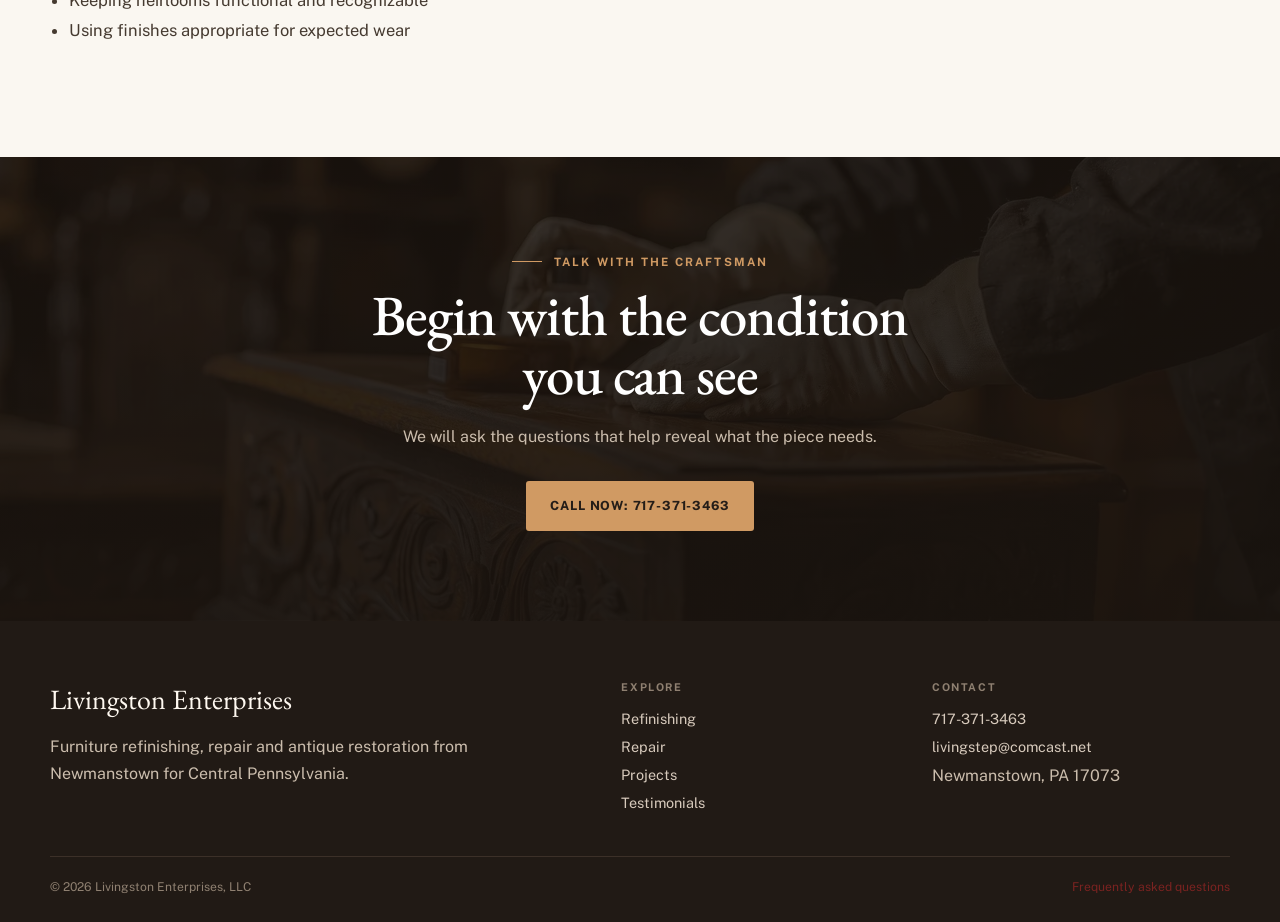
==== commit b47bafcd: "Add customer reviews and site navigation" ====
--- a/about/index.html
+++ b/about/index.html
@@ -1,8 +1,8 @@
 <!doctype html><html lang="en-US"><head>
 <meta charset="utf-8"><meta name="viewport" content="width=device-width,initial-scale=1"><title>About Livingston Enterprises | Furniture Craftsmen</title><meta name="description" content="Meet Livingston Enterprises, a family-owned Newmanstown business restoring furniture, antiques and wood doors across Central Pennsylvania."><link rel="canonical" href="https://livingstonrefinishing.com/about/"><meta name="robots" content="index,follow,max-image-preview:large"><meta name="theme-color" content="#241d18"><meta property="og:type" content="website"><meta property="og:title" content="About Livingston Enterprises"><meta property="og:description" content="A family-owned Central Pennsylvania furniture refinishing and repair workshop."><meta property="og:url" content="https://livingstonrefinishing.com/about/"><meta property="og:image" content="https://livingstonrefinishing.com/assets/hero-craftsman.webp"><meta name="twitter:card" content="summary_large_image">
-<link rel="icon" href="../assets/favicon.svg" type="image/svg+xml"><link rel="preconnect" href="https://fonts.googleapis.com"><link rel="preconnect" href="https://fonts.gstatic.com" crossorigin><link href="https://fonts.googleapis.com/css2?family=EB+Garamond:ital,wght@0,400;0,500;0,600;1,500&amp;family=Public+Sans:wght@400;500;600;700&amp;display=swap" rel="stylesheet"><link rel="stylesheet" href="../assets/site.css?v=20260820-5"><script src="../assets/site.js?v=20260820-3" defer></script><script type="application/ld+json">{"@context":"https://schema.org","@type":"AboutPage","name":"About Livingston Enterprises","url":"https://livingstonrefinishing.com/about/","mainEntity":{"@id":"https://livingstonrefinishing.com/#business"}}</script>
+<link rel="icon" href="../assets/favicon.svg" type="image/svg+xml"><link rel="preconnect" href="https://fonts.googleapis.com"><link rel="preconnect" href="https://fonts.gstatic.com" crossorigin><link href="https://fonts.googleapis.com/css2?family=EB+Garamond:ital,wght@0,400;0,500;0,600;1,500&amp;family=Public+Sans:wght@400;500;600;700&amp;display=swap" rel="stylesheet"><link rel="stylesheet" href="../assets/site.css?v=20260820-5"><script src="../assets/site.js?v=20260820-3" defer></script><script type="application/ld+json">{"@context":"https://schema.org","@graph":[{"@type":"AboutPage","name":"About Livingston Enterprises","url":"https://livingstonrefinishing.com/about/","mainEntity":{"@id":"https://livingstonrefinishing.com/#business"}},{"@type":"BreadcrumbList","itemListElement":[{"@type":"ListItem","position":1,"name":"Home","item":"https://livingstonrefinishing.com/"},{"@type":"ListItem","position":2,"name":"About","item":"https://livingstonrefinishing.com/about/"}]}]}</script>
 </head><body><a class="skip-link" href="#main">Skip to main content</a><div class="topbar"><div class="container"><span>Newmanstown workshop · Serving Central Pennsylvania</span><div class="topbar-links"><a href="tel:+17173713463">717-371-3463</a><a href="mailto:livingstep@comcast.net">Email Livingston</a></div></div></div>
-<header class="site-header"><div class="container header-inner"><a class="brand" href="../"><span class="brand-name">Livingston Enterprises</span><span class="brand-tag">Furniture Refinishing &amp; Repair</span></a><button class="menu-toggle" type="button" data-menu-toggle aria-expanded="false" aria-controls="primary-nav">Menu</button><nav class="nav" id="primary-nav" data-menu aria-label="Primary navigation"><a href="../">Home</a><a href="../furniture-refinishing/">Refinishing</a><a href="../furniture-repair/">Repair</a><a href="./" aria-current="page">About</a><a href="tel:+17173713463" data-call-popup>Call now</a></nav></div></header>
+<header class="site-header"><div class="container header-inner"><a class="brand" href="../"><span class="brand-name">Livingston Enterprises</span><span class="brand-tag">Furniture Refinishing &amp; Repair</span></a><button class="menu-toggle" type="button" data-menu-toggle aria-expanded="false" aria-controls="primary-nav">Menu</button><nav class="nav" id="primary-nav" data-menu aria-label="Primary navigation"><a href="../">Home</a><a href="../furniture-refinishing/">Refinishing</a><a href="../furniture-repair/">Repair</a><a href="./" aria-current="page">About</a><a href="../testimonials/">Reviews</a><a href="tel:+17173713463" data-call-popup>Call now</a></nav></div></header>
 <main id="main"><section class="page-hero"><div class="container"><div class="breadcrumbs"><a href="../">Home</a> / About</div><span class="eyebrow light">Family-owned craftsmanship</span><h1>Furniture work built on practical judgment</h1><p>Livingston Enterprises serves Central Pennsylvania from Newmanstown with decades of hands-on experience in wood finishing, repair and restoration.</p></div></section>
 <section class="section"><div class="container split"><article class="prose"><h2>Repair the right thing—not everything</h2><p>Customers often arrive knowing what bothers them but not which process will solve it. A loose chair, cloudy tabletop and painted antique require different decisions. Livingston’s first responsibility is to identify the useful scope before beginning visible finish work.</p><p>That practical approach extends from everyday household furniture to family antiques and architectural doors. The business serves homeowners, collectors, historic properties and commercial clients across Lancaster, Lebanon, Berks, Dauphin, York and surrounding counties.</p><h2>A direct conversation</h2><p>You can call and describe the piece, or email photographs before arranging an assessment. We discuss condition, intended use, desired appearance and logistics. If a limited repair makes more sense than a complete refinish, that should be part of the recommendation.</p><h2>What we value</h2><ul><li>Preserving sound material and construction</li><li>Explaining tradeoffs before work begins</li><li>Matching treatment to the piece rather than a package</li><li>Keeping heirlooms functional and recognizable</li><li>Using finishes appropriate for expected wear</li></ul></article><aside class="aside-card"><span class="eyebrow">Service base</span><h2>Newmanstown, Pennsylvania</h2><p>The workshop is positioned between Lancaster, Lebanon and Reading service areas. Call before visiting or transporting a piece.</p><a class="button" href="tel:+17173713463" data-call-popup>Call now: 717-371-3463</a><ul class="aside-list"><li>Phone: 717-371-3463</li><li>Email: livingstep@comcast.net</li><li>Pickup and delivery discussed by project</li></ul></aside></div></section>
 <section class="cta"><div class="narrow"><span class="eyebrow light">Talk with the craftsman</span><h2>Begin with the condition you can see</h2><p>We will ask the questions that help reveal what the piece needs.</p><div class="button-row"><a class="button button-light" href="tel:+17173713463" data-call-popup>Call now: 717-371-3463</a></div></div></section></main>
--- a/assets/site.css
+++ b/assets/site.css
@@ -179,16 +179,39 @@
 .proof strong { display: block; font-family: var(--serif); color: #fff9f1; font-size: 1.6rem; font-weight: 500; }
 .proof span { display: block; margin-top: 5px; color: #a99a8b; font-size: .68rem; letter-spacing: .12em; text-transform: uppercase; }
 
-.home-reviews { background: var(--paper); }
-.home-reviews-head { display: grid; grid-template-columns: minmax(0, 1.25fr) minmax(280px, .75fr); gap: 56px; align-items: end; max-width: none; }
-.home-reviews-head h2 { max-width: 16ch; }
-.home-reviews-head p { margin-bottom: 3px; }
-.review-grid { display: grid; grid-template-columns: repeat(3, minmax(0, 1fr)); gap: 24px; }
-.review-card { position: relative; display: flex; min-height: 100%; flex-direction: column; padding-top: 76px; box-shadow: 0 15px 44px rgba(36,29,24,.06); }
-.review-mark { position: absolute; top: 21px; left: 29px; color: var(--copper); font-family: var(--serif); font-size: 2.7rem; line-height: 1; }
-.review-card blockquote { flex: 1; font-size: 1.18rem; }
-.review-card cite span { display: block; margin-top: 6px; color: var(--muted); font-weight: 500; letter-spacing: .03em; text-transform: none; }
-.reviews-action { margin-top: 31px; }
+.reviews-section { position: relative; overflow: hidden; background: #fffdf9; border-bottom: 1px solid var(--line); }
+.reviews-section::before { position: absolute; top: 0; left: 0; width: 100%; height: 4px; background: linear-gradient(90deg, var(--wine), var(--copper) 62%, transparent); content: ""; }
+.reviews-heading-row { display: grid; grid-template-columns: minmax(0, 1fr) auto; gap: 40px; align-items: end; margin-bottom: 48px; }
+.reviews-heading-row .section-head { margin-bottom: 0; }
+.review-platform { display: grid; justify-items: end; gap: 6px; padding-bottom: 4px; color: var(--muted); font-size: .68rem; font-weight: 700; letter-spacing: .1em; text-transform: uppercase; white-space: nowrap; }
+.review-stars { color: #c98520; font-family: Arial, sans-serif; font-size: 1rem; letter-spacing: .08em; line-height: 1; }
+.review-platform .review-stars { font-size: 1.25rem; }
+.reviews-grid { display: grid; grid-template-columns: minmax(0, .92fr) minmax(0, 1.08fr); gap: 24px; align-items: stretch; }
+.review-stack { display: grid; gap: 24px; }
+.review-card { position: relative; padding: 29px 30px 30px; overflow: hidden; background: var(--paper); border: 1px solid var(--line); box-shadow: 0 16px 46px rgba(36,29,24,.07); }
+.review-card::after { position: absolute; right: 20px; bottom: -44px; color: rgba(122,35,33,.055); font-family: Georgia, serif; font-size: 11rem; line-height: 1; content: "\201D"; pointer-events: none; }
+.review-card-featured { padding: 35px 36px; border-top: 3px solid var(--wine); background: var(--paper-deep); }
+.review-meta { position: relative; z-index: 1; display: flex; justify-content: space-between; gap: 20px; align-items: flex-start; padding-bottom: 21px; border-bottom: 1px solid var(--line); }
+.reviewer { display: flex; gap: 14px; align-items: center; min-width: 0; }
+.review-avatar { display: inline-flex; flex: 0 0 46px; width: 46px; height: 46px; align-items: center; justify-content: center; border-radius: 50%; background: var(--night); color: var(--copper); font-family: var(--serif); font-size: 1rem; letter-spacing: .04em; box-shadow: inset 0 0 0 3px rgba(208,154,99,.22); }
+.reviewer h3 { margin: 0 0 7px; font-family: var(--sans); font-size: .79rem; font-weight: 750; letter-spacing: .075em; text-transform: uppercase; }
+.review-meta time { flex: 0 0 auto; padding-top: 3px; color: var(--muted); font-size: .7rem; font-weight: 650; white-space: nowrap; }
+.review-card blockquote { position: relative; z-index: 1; margin: 22px 0 0; }
+.review-card blockquote p { margin: 0; color: var(--ink-soft); font-family: var(--serif); font-size: 1.16rem; line-height: 1.62; }
+.review-card blockquote p + p { margin-top: 18px; }
+.review-card-featured blockquote p { font-size: 1.22rem; line-height: 1.66; }
+.reviews-footer { display: flex; justify-content: flex-end; margin-top: 28px; }
+.review-archive-section { background: var(--paper-deep); }
+.review-archive-grid { display: grid; grid-template-columns: repeat(3, minmax(0, 1fr)); gap: 24px; align-items: start; }
+.review-archive-grid .review-card { display: flex; width: 100%; min-width: 0; aspect-ratio: 1 / 1; flex-direction: column; margin: 0; background: #fffdf9; }
+.review-archive-grid .review-card blockquote { flex: 1; min-height: 0; overflow: hidden; }
+.review-archive-grid .review-card blockquote p { font-size: 1.03rem; line-height: 1.55; }
+.review-archive-grid .review-card.is-expanded blockquote { padding-right: 8px; overflow-y: auto; scrollbar-color: var(--copper) transparent; scrollbar-width: thin; }
+.review-expand { display: inline-flex; align-items: center; justify-content: space-between; gap: 12px; width: 100%; margin-top: 18px; padding: 12px 0 0; border: 0; border-top: 1px solid var(--line); background: transparent; color: var(--wine); cursor: pointer; font-size: .67rem; font-weight: 750; letter-spacing: .1em; text-transform: uppercase; }
+.review-expand:hover { color: var(--ink); }
+.review-expand[hidden] { display: none; }
+.review-name-row { display: flex; flex-wrap: wrap; gap: 6px; align-items: baseline; }
+.review-source { color: var(--wine); font-size: .58rem; font-weight: 750; letter-spacing: .075em; text-transform: uppercase; }
 
 .before-after-section { background: var(--paper-deep); }
 .before-after-grid { display: grid; grid-template-columns: repeat(2, minmax(0, 1fr)); gap: 28px; }
@@ -214,7 +237,6 @@
 .before-after-body { padding: 25px 27px 28px; }
 .before-after-body .service-num { margin-bottom: 9px; }
 .before-after-body h3 { font-size: 1.7rem; }
-.before-after-body p { margin: 12px 0 0; color: var(--ink-soft); line-height: 1.65; }
 
 .service-grid { display: grid; grid-template-columns: repeat(2, minmax(0, 1fr)); border-top: 1px solid #42372e; }
 .service-card { position: relative; padding: 42px 38px 44px 0; border-bottom: 1px solid #42372e; }
@@ -365,13 +387,10 @@
   .nav.open { display: grid; }
   .nav a { padding: 9px 5px; }
   .nav .nav-cta { text-align: center; }
-  .hero-grid, .split, .split-reverse, .content-grid, .contact-grid { grid-template-columns: 1fr; }
+  .hero-grid, .split, .split-reverse, .content-grid, .contact-grid, .reviews-grid { grid-template-columns: 1fr; }
   .hero-grid { min-height: auto; gap: 44px; }
   .hero-card { max-width: 570px; }
-  .home-reviews-head { grid-template-columns: 1fr; gap: 2px; }
-  .home-reviews-head h2 { max-width: 18ch; }
-  .review-grid { grid-template-columns: 1fr 1fr; }
-  .review-card:last-child { grid-column: 1 / -1; }
+  .review-archive-grid { grid-template-columns: repeat(2, minmax(0, 1fr)); }
   .before-after-grid { grid-template-columns: 1fr; }
   .proof-grid { grid-template-columns: 1fr; padding: 9px 0; }
   .proof { padding: 13px 0; border-right: 0; }
@@ -395,12 +414,15 @@
   .hero h1 { max-width: none; font-size: clamp(2.65rem, 14vw, 4rem); }
   .hero-summary-row { gap: 18px; }
   .hero-card { padding: 26px 22px; }
+  .reviews-heading-row { grid-template-columns: 1fr; gap: 20px; }
+  .review-platform { justify-items: start; }
+  .review-card, .review-card-featured { padding: 26px 22px; }
+  .review-meta { display: grid; }
   .proof strong { font-size: 1.35rem; }
   .section, .page-hero { padding: 66px 0; }
   .section-sm { padding: 52px 0; }
   .service-card { padding: 30px 0; }
-  .project-grid, .quote-grid, .review-grid, .form-row, .footer-grid { grid-template-columns: 1fr; }
-  .review-card:last-child { grid-column: auto; }
+  .project-grid, .quote-grid, .form-row, .footer-grid, .review-archive-grid { grid-template-columns: 1fr; }
   .project-grid .project-card:last-child, .footer-grid > :first-child { grid-column: auto; }
   .step { grid-template-columns: 50px minmax(0,1fr); gap: 12px; }
   .button-row .button { width: 100%; }
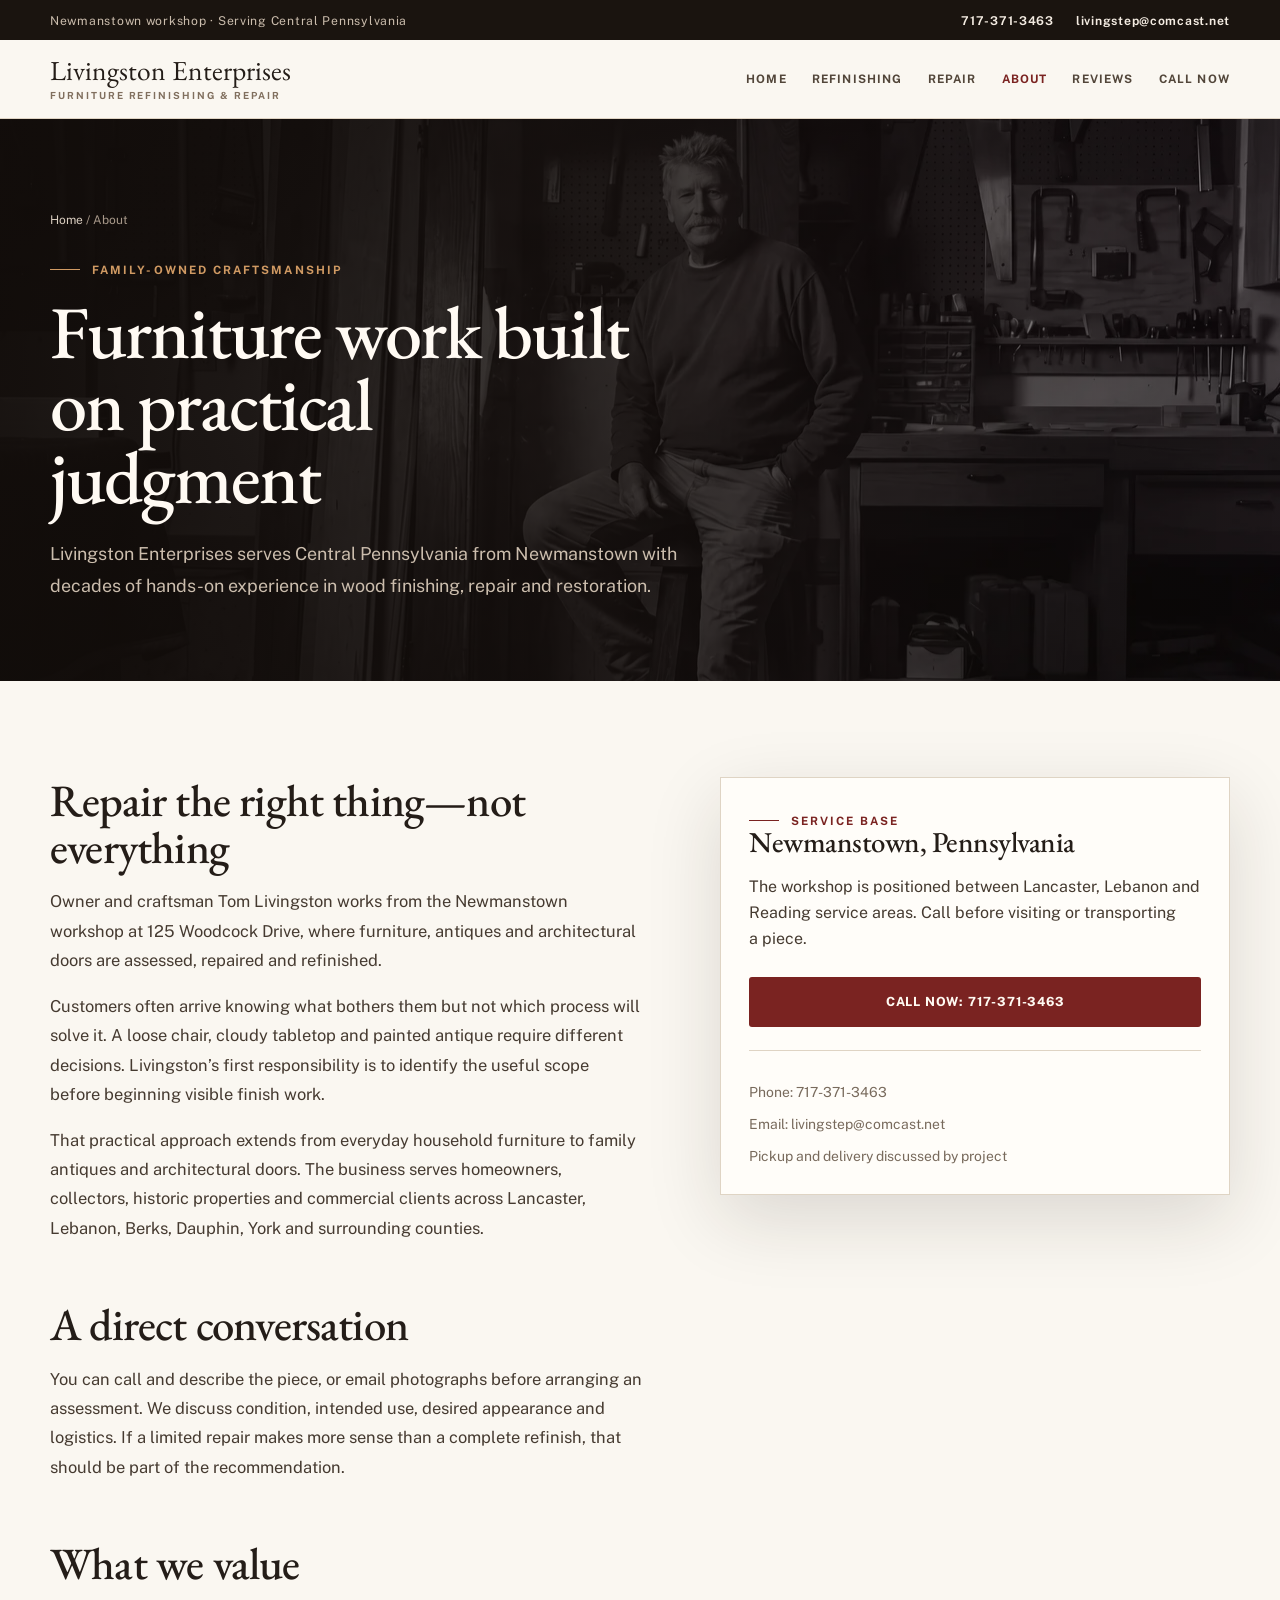
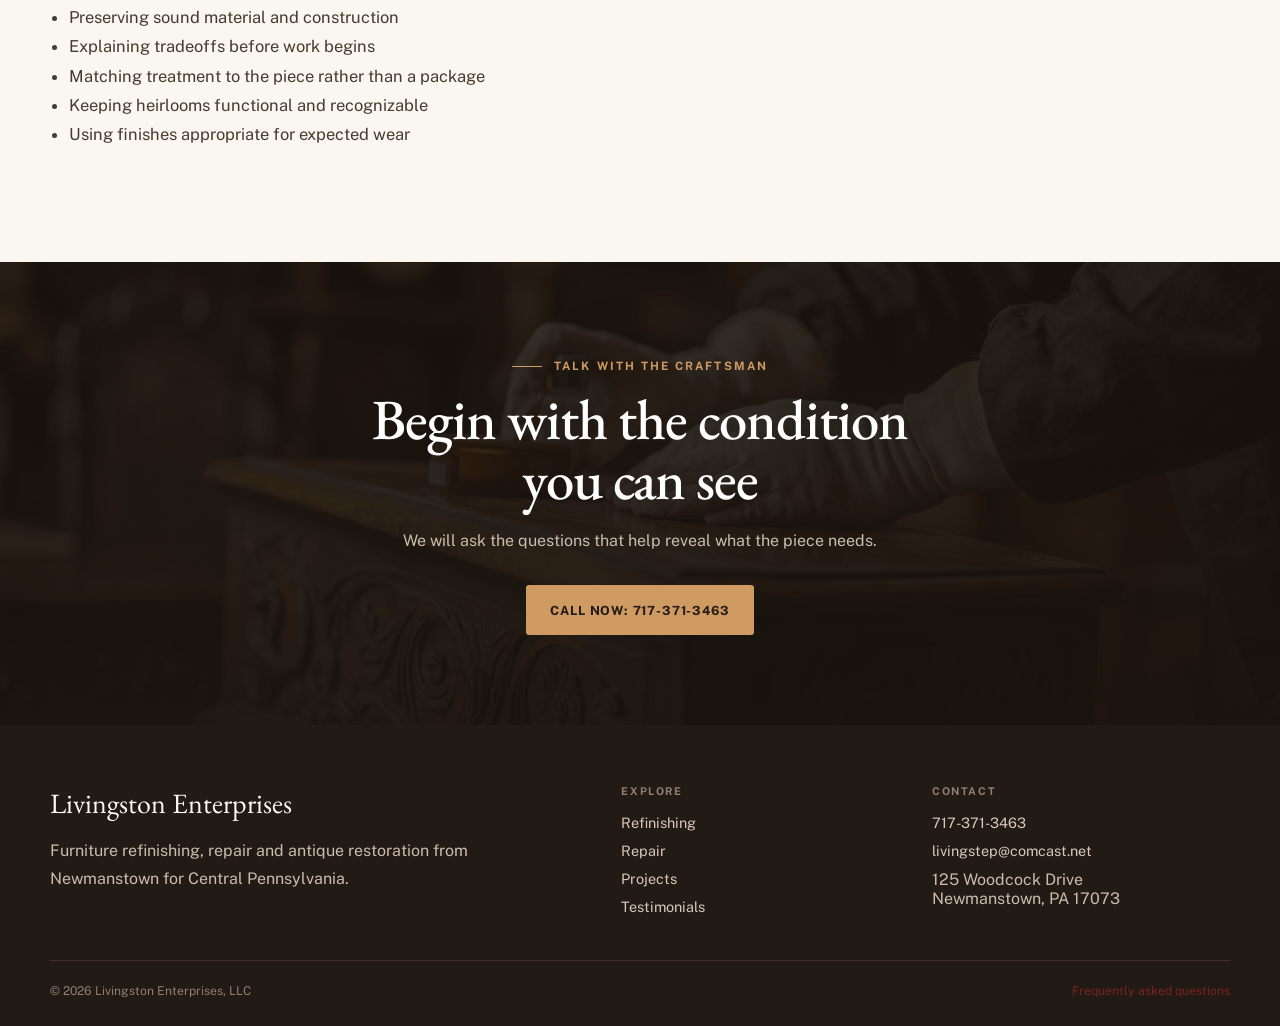
==== commit 13df7e61: "Update site details and service hero imagery" ====
--- a/about/index.html
+++ b/about/index.html
@@ -1,10 +1,10 @@
 <!doctype html><html lang="en-US"><head>
 <meta charset="utf-8"><meta name="viewport" content="width=device-width,initial-scale=1"><title>About Livingston Enterprises | Furniture Craftsmen</title><meta name="description" content="Meet Livingston Enterprises, a family-owned Newmanstown business restoring furniture, antiques and wood doors across Central Pennsylvania."><link rel="canonical" href="https://livingstonrefinishing.com/about/"><meta name="robots" content="index,follow,max-image-preview:large"><meta name="theme-color" content="#241d18"><meta property="og:type" content="website"><meta property="og:title" content="About Livingston Enterprises"><meta property="og:description" content="A family-owned Central Pennsylvania furniture refinishing and repair workshop."><meta property="og:url" content="https://livingstonrefinishing.com/about/"><meta property="og:image" content="https://livingstonrefinishing.com/assets/hero-craftsman.webp"><meta name="twitter:card" content="summary_large_image">
-<link rel="icon" href="../assets/favicon.svg" type="image/svg+xml"><link rel="preconnect" href="https://fonts.googleapis.com"><link rel="preconnect" href="https://fonts.gstatic.com" crossorigin><link href="https://fonts.googleapis.com/css2?family=EB+Garamond:ital,wght@0,400;0,500;0,600;1,500&amp;family=Public+Sans:wght@400;500;600;700&amp;display=swap" rel="stylesheet"><link rel="stylesheet" href="../assets/site.css?v=20260820-5"><script src="../assets/site.js?v=20260820-3" defer></script><script type="application/ld+json">{"@context":"https://schema.org","@graph":[{"@type":"AboutPage","name":"About Livingston Enterprises","url":"https://livingstonrefinishing.com/about/","mainEntity":{"@id":"https://livingstonrefinishing.com/#business"}},{"@type":"BreadcrumbList","itemListElement":[{"@type":"ListItem","position":1,"name":"Home","item":"https://livingstonrefinishing.com/"},{"@type":"ListItem","position":2,"name":"About","item":"https://livingstonrefinishing.com/about/"}]}]}</script>
-</head><body><a class="skip-link" href="#main">Skip to main content</a><div class="topbar"><div class="container"><span>Newmanstown workshop · Serving Central Pennsylvania</span><div class="topbar-links"><a href="tel:+17173713463">717-371-3463</a><a href="mailto:livingstep@comcast.net">Email Livingston</a></div></div></div>
+<link rel="icon" href="../assets/favicon.svg" type="image/svg+xml"><link rel="preconnect" href="https://fonts.googleapis.com"><link rel="preconnect" href="https://fonts.gstatic.com" crossorigin><link href="https://fonts.googleapis.com/css2?family=EB+Garamond:ital,wght@0,400;0,500;0,600;1,500&amp;family=Public+Sans:wght@400;500;600;700&amp;display=swap" rel="stylesheet"><link rel="stylesheet" href="../assets/site.css?v=20260830-1"><script src="../assets/site.js?v=20260820-3" defer></script><script type="application/ld+json">{"@context":"https://schema.org","@graph":[{"@type":"AboutPage","name":"About Livingston Enterprises","url":"https://livingstonrefinishing.com/about/","mainEntity":{"@id":"https://livingstonrefinishing.com/#business"}},{"@type":"BreadcrumbList","itemListElement":[{"@type":"ListItem","position":1,"name":"Home","item":"https://livingstonrefinishing.com/"},{"@type":"ListItem","position":2,"name":"About","item":"https://livingstonrefinishing.com/about/"}]}]}</script>
+</head><body><a class="skip-link" href="#main">Skip to main content</a><div class="topbar"><div class="container"><span>Newmanstown workshop · Serving Central Pennsylvania</span><div class="topbar-links"><a href="tel:+17173713463">717-371-3463</a><a href="mailto:livingstep@comcast.net">livingstep@comcast.net</a></div></div></div>
 <header class="site-header"><div class="container header-inner"><a class="brand" href="../"><span class="brand-name">Livingston Enterprises</span><span class="brand-tag">Furniture Refinishing &amp; Repair</span></a><button class="menu-toggle" type="button" data-menu-toggle aria-expanded="false" aria-controls="primary-nav">Menu</button><nav class="nav" id="primary-nav" data-menu aria-label="Primary navigation"><a href="../">Home</a><a href="../furniture-refinishing/">Refinishing</a><a href="../furniture-repair/">Repair</a><a href="./" aria-current="page">About</a><a href="../testimonials/">Reviews</a><a href="tel:+17173713463" data-call-popup>Call now</a></nav></div></header>
-<main id="main"><section class="page-hero"><div class="container"><div class="breadcrumbs"><a href="../">Home</a> / About</div><span class="eyebrow light">Family-owned craftsmanship</span><h1>Furniture work built on practical judgment</h1><p>Livingston Enterprises serves Central Pennsylvania from Newmanstown with decades of hands-on experience in wood finishing, repair and restoration.</p></div></section>
-<section class="section"><div class="container split"><article class="prose"><h2>Repair the right thing—not everything</h2><p>Customers often arrive knowing what bothers them but not which process will solve it. A loose chair, cloudy tabletop and painted antique require different decisions. Livingston’s first responsibility is to identify the useful scope before beginning visible finish work.</p><p>That practical approach extends from everyday household furniture to family antiques and architectural doors. The business serves homeowners, collectors, historic properties and commercial clients across Lancaster, Lebanon, Berks, Dauphin, York and surrounding counties.</p><h2>A direct conversation</h2><p>You can call and describe the piece, or email photographs before arranging an assessment. We discuss condition, intended use, desired appearance and logistics. If a limited repair makes more sense than a complete refinish, that should be part of the recommendation.</p><h2>What we value</h2><ul><li>Preserving sound material and construction</li><li>Explaining tradeoffs before work begins</li><li>Matching treatment to the piece rather than a package</li><li>Keeping heirlooms functional and recognizable</li><li>Using finishes appropriate for expected wear</li></ul></article><aside class="aside-card"><span class="eyebrow">Service base</span><h2>Newmanstown, Pennsylvania</h2><p>The workshop is positioned between Lancaster, Lebanon and Reading service areas. Call before visiting or transporting a piece.</p><a class="button" href="tel:+17173713463" data-call-popup>Call now: 717-371-3463</a><ul class="aside-list"><li>Phone: 717-371-3463</li><li>Email: livingstep@comcast.net</li><li>Pickup and delivery discussed by project</li></ul></aside></div></section>
+<main id="main"><section class="page-hero page-hero-about"><div class="container"><div class="breadcrumbs"><a href="../">Home</a> / About</div><span class="eyebrow light">Family-owned craftsmanship</span><h1>Furniture work built on practical judgment</h1><p>Livingston Enterprises serves Central Pennsylvania from Newmanstown with decades of hands-on experience in wood finishing, repair and restoration.</p></div></section>
+<section class="section"><div class="container split"><article class="prose"><h2>Repair the right thing—not everything</h2><p>Owner and craftsman Tom Livingston works from the Newmanstown workshop at 125 Woodcock Drive, where furniture, antiques and architectural doors are assessed, repaired and refinished.</p><p>Customers often arrive knowing what bothers them but not which process will solve it. A loose chair, cloudy tabletop and painted antique require different decisions. Livingston’s first responsibility is to identify the useful scope before beginning visible finish work.</p><p>That practical approach extends from everyday household furniture to family antiques and architectural doors. The business serves homeowners, collectors, historic properties and commercial clients across Lancaster, Lebanon, Berks, Dauphin, York and surrounding counties.</p><h2>A direct conversation</h2><p>You can call and describe the piece, or email photographs before arranging an assessment. We discuss condition, intended use, desired appearance and logistics. If a limited repair makes more sense than a complete refinish, that should be part of the recommendation.</p><h2>What we value</h2><ul><li>Preserving sound material and construction</li><li>Explaining tradeoffs before work begins</li><li>Matching treatment to the piece rather than a package</li><li>Keeping heirlooms functional and recognizable</li><li>Using finishes appropriate for expected wear</li></ul></article><aside class="aside-card"><span class="eyebrow">Service base</span><h2>Newmanstown, Pennsylvania</h2><p>The workshop is positioned between Lancaster, Lebanon and Reading service areas. Call before visiting or transporting a piece.</p><a class="button" href="tel:+17173713463" data-call-popup>Call now: 717-371-3463</a><ul class="aside-list"><li>Phone: 717-371-3463</li><li>Email: livingstep@comcast.net</li><li>Pickup and delivery discussed by project</li></ul></aside></div></section>
 <section class="cta"><div class="narrow"><span class="eyebrow light">Talk with the craftsman</span><h2>Begin with the condition you can see</h2><p>We will ask the questions that help reveal what the piece needs.</p><div class="button-row"><a class="button button-light" href="tel:+17173713463" data-call-popup>Call now: 717-371-3463</a></div></div></section></main>
-<footer class="site-footer"><div class="container"><div class="footer-grid"><div><div class="footer-brand">Livingston Enterprises</div><p class="footer-copy">Furniture refinishing, repair and antique restoration from Newmanstown for Central Pennsylvania.</p></div><div><div class="footer-title">Explore</div><div class="footer-links"><a href="../furniture-refinishing/">Refinishing</a><a href="../furniture-repair/">Repair</a><a href="../projects/">Projects</a><a href="../testimonials/">Testimonials</a></div></div><div><div class="footer-title">Contact</div><div class="footer-links"><a href="tel:+17173713463">717-371-3463</a><a href="mailto:livingstep@comcast.net">livingstep@comcast.net</a><span>Newmanstown, PA 17073</span></div></div></div><div class="footer-bottom"><span>© <span data-year>2026</span> Livingston Enterprises, LLC</span><a href="../faq/">Frequently asked questions</a></div></div></footer>
+<footer class="site-footer"><div class="container"><div class="footer-grid"><div><div class="footer-brand">Livingston Enterprises</div><p class="footer-copy">Furniture refinishing, repair and antique restoration from Newmanstown for Central Pennsylvania.</p></div><div><div class="footer-title">Explore</div><div class="footer-links"><a href="../furniture-refinishing/">Refinishing</a><a href="../furniture-repair/">Repair</a><a href="../projects/">Projects</a><a href="../testimonials/">Testimonials</a></div></div><div><div class="footer-title">Contact</div><div class="footer-links"><a href="tel:+17173713463">717-371-3463</a><a href="mailto:livingstep@comcast.net">livingstep@comcast.net</a><span>125 Woodcock Drive<br>Newmanstown, PA 17073</span></div></div></div><div class="footer-bottom"><span>© <span data-year>2026</span> Livingston Enterprises, LLC</span><a href="../faq/">Frequently asked questions</a></div></div></footer>
 </body></html>
--- a/assets/site.css
+++ b/assets/site.css
@@ -125,6 +125,7 @@
 .hero-grid-single { grid-template-columns: minmax(0, 820px); }
 .hero-copy { max-width: 720px; }
 .hero h1 { max-width: 13ch; }
+.hero-title-line { display: block; }
 .hero .lead { max-width: 30ch; margin: 24px 0 17px; color: var(--copper); font-style: italic; }
 .hero-summary { max-width: 56ch; margin: 0; color: #d8cbbd; font-size: 1.08rem; line-height: 1.75; }
 .hero-summary-row { display: grid; grid-template-columns: minmax(0, 1fr) auto; gap: 32px; align-items: center; }
@@ -186,8 +187,8 @@
 .review-platform { display: grid; justify-items: end; gap: 6px; padding-bottom: 4px; color: var(--muted); font-size: .68rem; font-weight: 700; letter-spacing: .1em; text-transform: uppercase; white-space: nowrap; }
 .review-stars { color: #c98520; font-family: Arial, sans-serif; font-size: 1rem; letter-spacing: .08em; line-height: 1; }
 .review-platform .review-stars { font-size: 1.25rem; }
-.reviews-grid { display: grid; grid-template-columns: minmax(0, .92fr) minmax(0, 1.08fr); gap: 24px; align-items: stretch; }
-.review-stack { display: grid; gap: 24px; }
+.reviews-grid { display: grid; grid-template-columns: repeat(3, minmax(0, 1fr)); gap: 24px; align-items: start; }
+.review-stack { display: contents; }
 .review-card { position: relative; padding: 29px 30px 30px; overflow: hidden; background: var(--paper); border: 1px solid var(--line); box-shadow: 0 16px 46px rgba(36,29,24,.07); }
 .review-card::after { position: absolute; right: 20px; bottom: -44px; color: rgba(122,35,33,.055); font-family: Georgia, serif; font-size: 11rem; line-height: 1; content: "\201D"; pointer-events: none; }
 .review-card-featured { padding: 35px 36px; border-top: 3px solid var(--wine); background: var(--paper-deep); }
@@ -203,10 +204,11 @@
 .reviews-footer { display: flex; justify-content: flex-end; margin-top: 28px; }
 .review-archive-section { background: var(--paper-deep); }
 .review-archive-grid { display: grid; grid-template-columns: repeat(3, minmax(0, 1fr)); gap: 24px; align-items: start; }
-.review-archive-grid .review-card { display: flex; width: 100%; min-width: 0; aspect-ratio: 1 / 1; flex-direction: column; margin: 0; background: #fffdf9; }
-.review-archive-grid .review-card blockquote { flex: 1; min-height: 0; overflow: hidden; }
-.review-archive-grid .review-card blockquote p { font-size: 1.03rem; line-height: 1.55; }
-.review-archive-grid .review-card.is-expanded blockquote { padding-right: 8px; overflow-y: auto; scrollbar-color: var(--copper) transparent; scrollbar-width: thin; }
+.review-archive-grid .review-card, .reviews-grid .review-card { display: flex; width: 100%; min-width: 0; aspect-ratio: 1 / 1; flex-direction: column; margin: 0; background: #fffdf9; }
+.reviews-grid .review-card-featured { padding: 29px 30px 30px; border-top: 1px solid var(--line); background: #fffdf9; }
+.review-archive-grid .review-card blockquote, .reviews-grid .review-card blockquote { flex: 1; min-height: 0; overflow: hidden; }
+.review-archive-grid .review-card blockquote p, .reviews-grid .review-card blockquote p, .reviews-grid .review-card-featured blockquote p { font-size: 1.03rem; line-height: 1.55; }
+.review-archive-grid .review-card.is-expanded blockquote, .reviews-grid .review-card.is-expanded blockquote { padding-right: 8px; overflow-y: auto; scrollbar-color: var(--copper) transparent; scrollbar-width: thin; }
 .review-expand { display: inline-flex; align-items: center; justify-content: space-between; gap: 12px; width: 100%; margin-top: 18px; padding: 12px 0 0; border: 0; border-top: 1px solid var(--line); background: transparent; color: var(--wine); cursor: pointer; font-size: .67rem; font-weight: 750; letter-spacing: .1em; text-transform: uppercase; }
 .review-expand:hover { color: var(--ink); }
 .review-expand[hidden] { display: none; }
@@ -237,6 +239,16 @@
 .before-after-body { padding: 25px 27px 28px; }
 .before-after-body .service-num { margin-bottom: 9px; }
 .before-after-body h3 { font-size: 1.7rem; }
+.gallery-block { margin-top: 66px; padding-top: 48px; border-top: 1px solid var(--line); }
+.gallery-heading { display: flex; justify-content: space-between; gap: 28px; align-items: end; margin-bottom: 28px; }
+.gallery-heading h3 { max-width: 18ch; font-size: clamp(1.8rem, 3vw, 2.45rem); text-align: right; }
+.gallery-grid { display: grid; grid-template-columns: repeat(3, minmax(0, 1fr)); gap: 18px; }
+.gallery-item { display: block; overflow: hidden; background: #fffdf9; border: 1px solid var(--line); box-shadow: 0 15px 44px rgba(36,29,24,.07); color: var(--ink); }
+.gallery-item img { width: 100%; height: auto; aspect-ratio: 4 / 3; object-fit: cover; transition: transform .35s cubic-bezier(.22, 1, .36, 1); }
+.gallery-item:hover img { transform: scale(1.025); }
+.gallery-item > span { display: flex; justify-content: space-between; gap: 16px; align-items: center; padding: 16px 18px; }
+.gallery-item strong { font-family: var(--serif); font-size: 1.12rem; font-weight: 500; }
+.gallery-item em { color: var(--wine); font-size: .62rem; font-style: normal; font-weight: 750; letter-spacing: .08em; text-transform: uppercase; white-space: nowrap; }
 
 .service-grid { display: grid; grid-template-columns: repeat(2, minmax(0, 1fr)); border-top: 1px solid #42372e; }
 .service-card { position: relative; padding: 42px 38px 44px 0; border-bottom: 1px solid #42372e; }
@@ -307,6 +319,26 @@
 @keyframes call-dialog-in { from { opacity: 0; transform: translateY(12px) scale(.985); } }
 
 .page-hero { padding: 94px 0 80px; background: var(--night); color: #fffaf3; }
+.page-hero-refinishing {
+  background:
+    linear-gradient(90deg, rgba(18, 13, 10, .94) 0%, rgba(18, 13, 10, .84) 48%, rgba(18, 13, 10, .48) 100%),
+    url("refinishing-craftsman.avif") center 44% / cover no-repeat;
+}
+.page-hero-repair {
+  background:
+    linear-gradient(90deg, rgba(18, 13, 10, .94) 0%, rgba(18, 13, 10, .84) 48%, rgba(18, 13, 10, .48) 100%),
+    url("repair-detail.jpg") center / cover no-repeat;
+}
+.page-hero-about {
+  background:
+    linear-gradient(90deg, rgba(18, 13, 10, .94) 0%, rgba(18, 13, 10, .82) 48%, rgba(18, 13, 10, .42) 100%),
+    url("about-workshop.webp") center 42% / cover no-repeat;
+}
+.page-hero-reviews {
+  background:
+    linear-gradient(90deg, rgba(18, 13, 10, .95) 0%, rgba(18, 13, 10, .84) 48%, rgba(18, 13, 10, .42) 100%),
+    url("reviews-craftsman.webp") center 52% / cover no-repeat;
+}
 .page-hero h1 { margin-top: 19px; max-width: 16ch; font-size: clamp(2.75rem, 6vw, 4.65rem); }
 .page-hero p { max-width: 58ch; margin: 24px 0 0; color: #cbbdad; font-size: 1.12rem; line-height: 1.75; }
 .breadcrumbs { margin-bottom: 28px; color: #a99a8b; font-size: .75rem; }
@@ -387,11 +419,14 @@
   .nav.open { display: grid; }
   .nav a { padding: 9px 5px; }
   .nav .nav-cta { text-align: center; }
-  .hero-grid, .split, .split-reverse, .content-grid, .contact-grid, .reviews-grid { grid-template-columns: 1fr; }
+  .hero-grid, .split, .split-reverse, .content-grid, .contact-grid { grid-template-columns: 1fr; }
   .hero-grid { min-height: auto; gap: 44px; }
   .hero-card { max-width: 570px; }
   .review-archive-grid { grid-template-columns: repeat(2, minmax(0, 1fr)); }
+  .reviews-grid { grid-template-columns: repeat(2, minmax(0, 1fr)); }
   .before-after-grid { grid-template-columns: 1fr; }
+  .gallery-grid { grid-template-columns: repeat(2, minmax(0, 1fr)); }
+  .gallery-item:last-child { grid-column: 1 / -1; }
   .proof-grid { grid-template-columns: 1fr; padding: 9px 0; }
   .proof { padding: 13px 0; border-right: 0; }
   .service-grid { grid-template-columns: 1fr; }
@@ -422,7 +457,11 @@
   .section, .page-hero { padding: 66px 0; }
   .section-sm { padding: 52px 0; }
   .service-card { padding: 30px 0; }
-  .project-grid, .quote-grid, .form-row, .footer-grid, .review-archive-grid { grid-template-columns: 1fr; }
+  .project-grid, .quote-grid, .form-row, .footer-grid, .review-archive-grid, .reviews-grid { grid-template-columns: 1fr; }
+  .gallery-heading { display: grid; align-items: start; }
+  .gallery-heading h3 { text-align: left; }
+  .gallery-grid { grid-template-columns: 1fr; }
+  .gallery-item:last-child { grid-column: auto; }
   .project-grid .project-card:last-child, .footer-grid > :first-child { grid-column: auto; }
   .step { grid-template-columns: 50px minmax(0,1fr); gap: 12px; }
   .button-row .button { width: 100%; }
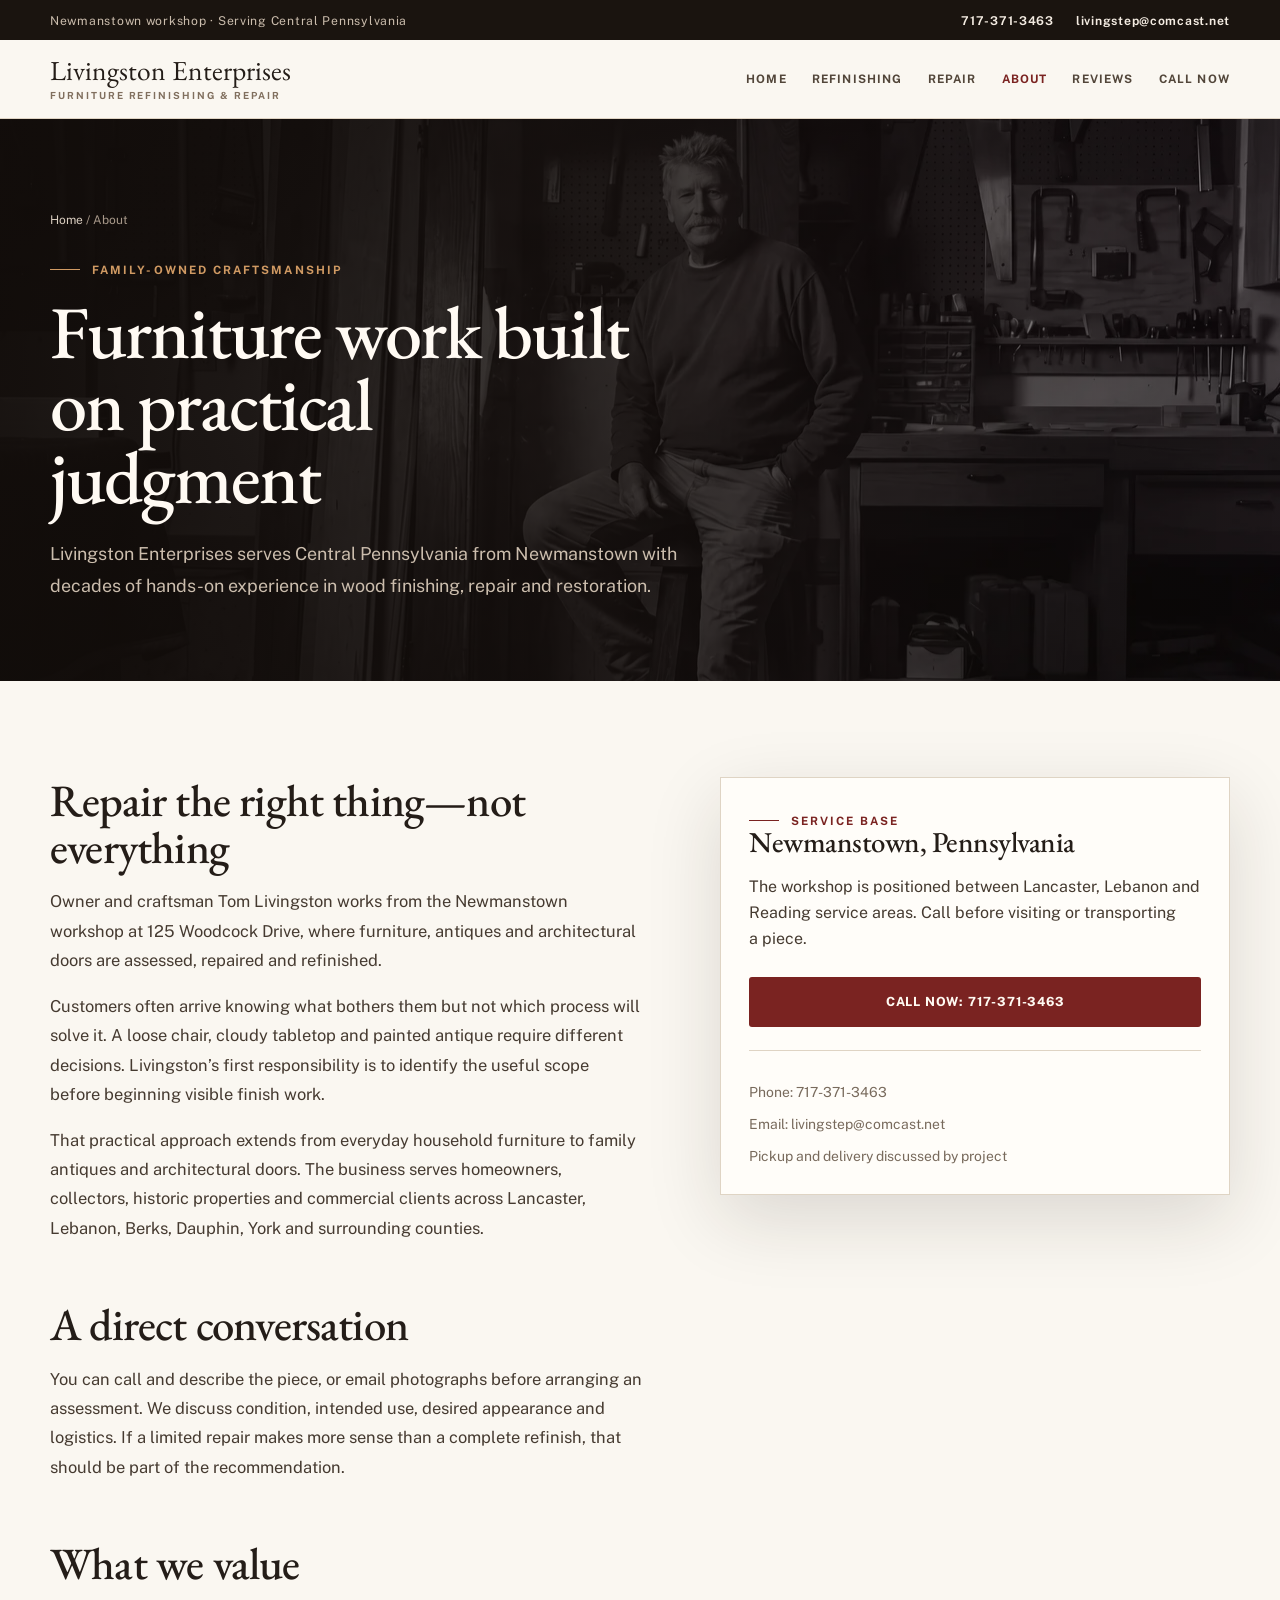
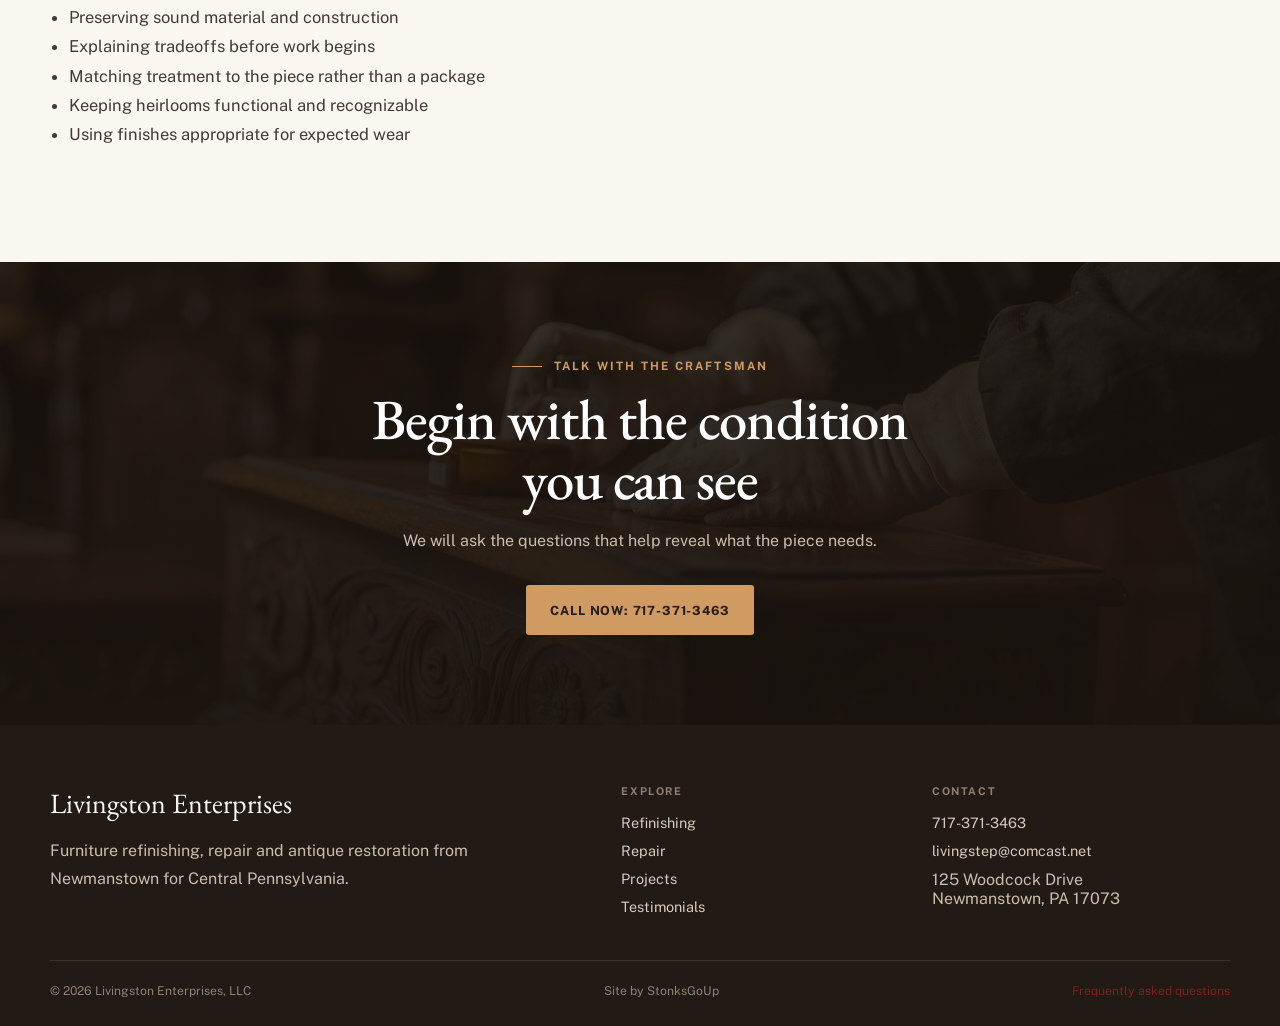
==== commit e1b6e71f: "Add Site by StonksGoUp footer credit Add a quiet dofollow site credit in the shared footer-bottom ro" ====
--- a/about/index.html
+++ b/about/index.html
@@ -6,5 +6,5 @@
 <main id="main"><section class="page-hero page-hero-about"><div class="container"><div class="breadcrumbs"><a href="../">Home</a> / About</div><span class="eyebrow light">Family-owned craftsmanship</span><h1>Furniture work built on practical judgment</h1><p>Livingston Enterprises serves Central Pennsylvania from Newmanstown with decades of hands-on experience in wood finishing, repair and restoration.</p></div></section>
 <section class="section"><div class="container split"><article class="prose"><h2>Repair the right thing—not everything</h2><p>Owner and craftsman Tom Livingston works from the Newmanstown workshop at 125 Woodcock Drive, where furniture, antiques and architectural doors are assessed, repaired and refinished.</p><p>Customers often arrive knowing what bothers them but not which process will solve it. A loose chair, cloudy tabletop and painted antique require different decisions. Livingston’s first responsibility is to identify the useful scope before beginning visible finish work.</p><p>That practical approach extends from everyday household furniture to family antiques and architectural doors. The business serves homeowners, collectors, historic properties and commercial clients across Lancaster, Lebanon, Berks, Dauphin, York and surrounding counties.</p><h2>A direct conversation</h2><p>You can call and describe the piece, or email photographs before arranging an assessment. We discuss condition, intended use, desired appearance and logistics. If a limited repair makes more sense than a complete refinish, that should be part of the recommendation.</p><h2>What we value</h2><ul><li>Preserving sound material and construction</li><li>Explaining tradeoffs before work begins</li><li>Matching treatment to the piece rather than a package</li><li>Keeping heirlooms functional and recognizable</li><li>Using finishes appropriate for expected wear</li></ul></article><aside class="aside-card"><span class="eyebrow">Service base</span><h2>Newmanstown, Pennsylvania</h2><p>The workshop is positioned between Lancaster, Lebanon and Reading service areas. Call before visiting or transporting a piece.</p><a class="button" href="tel:+17173713463" data-call-popup>Call now: 717-371-3463</a><ul class="aside-list"><li>Phone: 717-371-3463</li><li>Email: livingstep@comcast.net</li><li>Pickup and delivery discussed by project</li></ul></aside></div></section>
 <section class="cta"><div class="narrow"><span class="eyebrow light">Talk with the craftsman</span><h2>Begin with the condition you can see</h2><p>We will ask the questions that help reveal what the piece needs.</p><div class="button-row"><a class="button button-light" href="tel:+17173713463" data-call-popup>Call now: 717-371-3463</a></div></div></section></main>
-<footer class="site-footer"><div class="container"><div class="footer-grid"><div><div class="footer-brand">Livingston Enterprises</div><p class="footer-copy">Furniture refinishing, repair and antique restoration from Newmanstown for Central Pennsylvania.</p></div><div><div class="footer-title">Explore</div><div class="footer-links"><a href="../furniture-refinishing/">Refinishing</a><a href="../furniture-repair/">Repair</a><a href="../projects/">Projects</a><a href="../testimonials/">Testimonials</a></div></div><div><div class="footer-title">Contact</div><div class="footer-links"><a href="tel:+17173713463">717-371-3463</a><a href="mailto:livingstep@comcast.net">livingstep@comcast.net</a><span>125 Woodcock Drive<br>Newmanstown, PA 17073</span></div></div></div><div class="footer-bottom"><span>© <span data-year>2026</span> Livingston Enterprises, LLC</span><a href="../faq/">Frequently asked questions</a></div></div></footer>
+<footer class="site-footer"><div class="container"><div class="footer-grid"><div><div class="footer-brand">Livingston Enterprises</div><p class="footer-copy">Furniture refinishing, repair and antique restoration from Newmanstown for Central Pennsylvania.</p></div><div><div class="footer-title">Explore</div><div class="footer-links"><a href="../furniture-refinishing/">Refinishing</a><a href="../furniture-repair/">Repair</a><a href="../projects/">Projects</a><a href="../testimonials/">Testimonials</a></div></div><div><div class="footer-title">Contact</div><div class="footer-links"><a href="tel:+17173713463">717-371-3463</a><a href="mailto:livingstep@comcast.net">livingstep@comcast.net</a><span>125 Woodcock Drive<br>Newmanstown, PA 17073</span></div></div></div><div class="footer-bottom"><span>© <span data-year>2026</span> Livingston Enterprises, LLC</span><span class="footer-credit">Site by <a href="https://stonksgoup.io">StonksGoUp</a></span><a href="../faq/">Frequently asked questions</a></div></div></footer>
 </body></html>
--- a/assets/site.css
+++ b/assets/site.css
@@ -410,6 +410,8 @@
 .footer-links a { color: #d7cabc; font-size: .9rem; }
 .footer-links a:hover { color: var(--copper); }
 .footer-bottom { display: flex; justify-content: space-between; gap: 24px; margin-top: 45px; padding-top: 22px; border-top: 1px solid #3c3028; color: #8f8071; font-size: .76rem; }
+.footer-credit a { color: inherit; }
+.footer-credit a:hover { color: #d7cabc; }
 
 @media (max-width: 900px) {
   .container, .narrow { width: min(100% - 36px, 720px); }
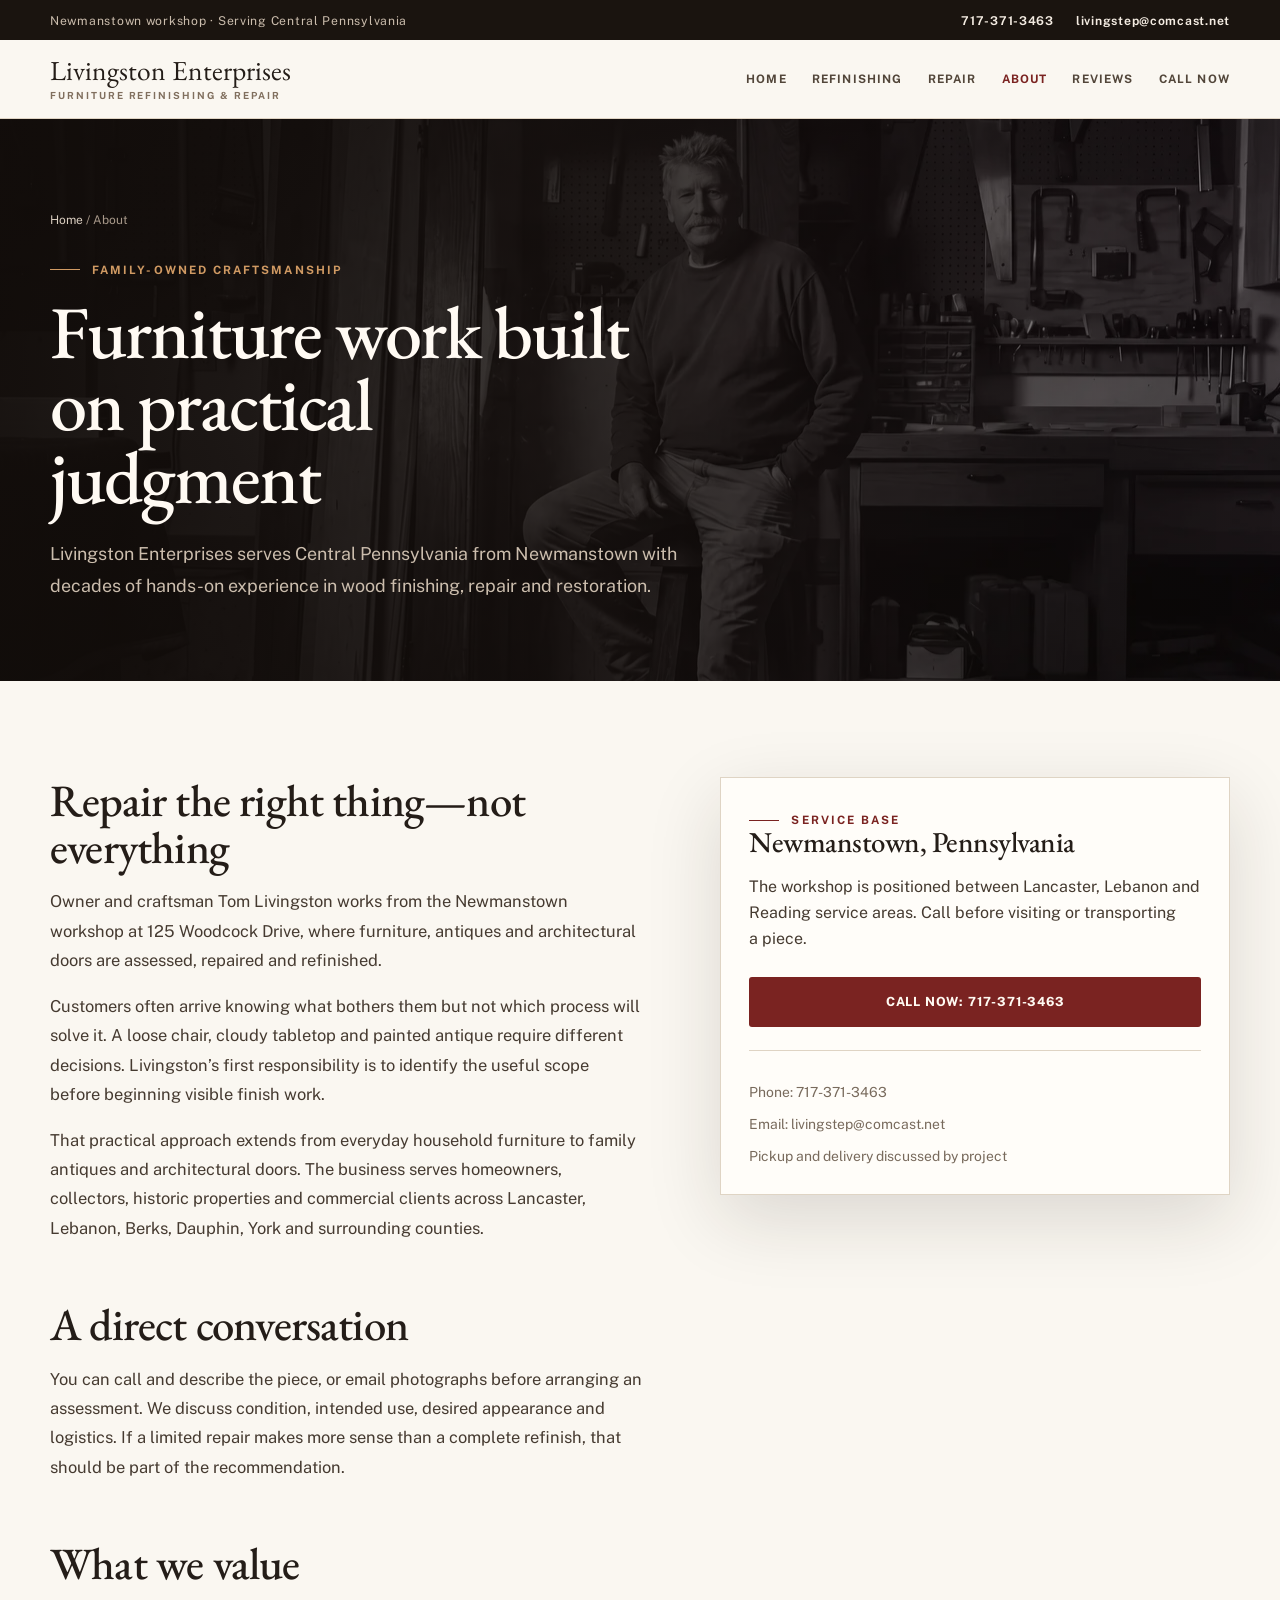
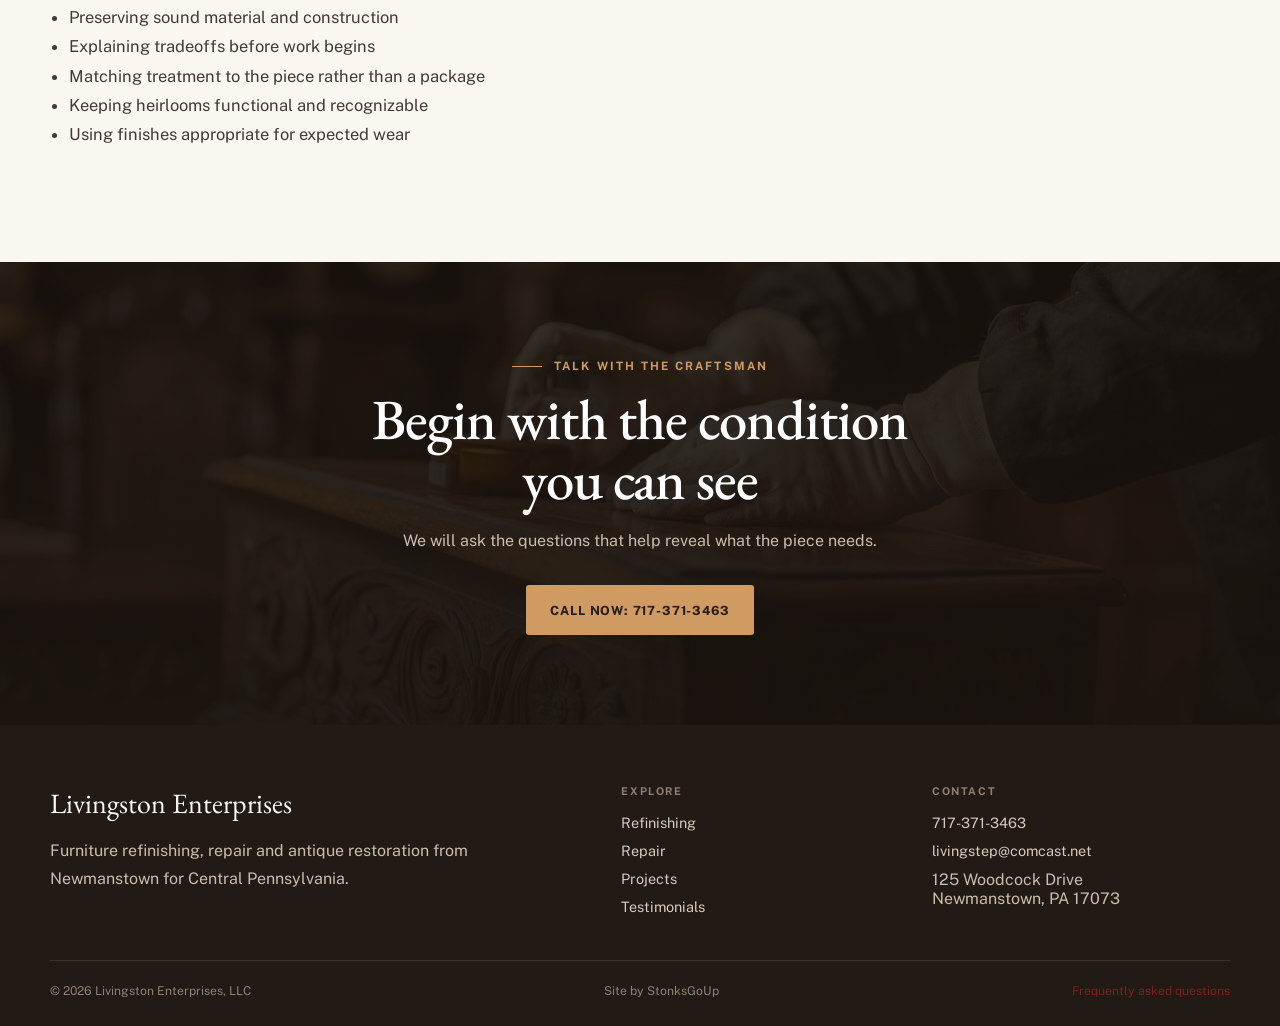
==== commit 4905a378: "Add Google Tag Manager container GTM-PTJKP8KL to every page Insert the official GTM head script and " ====
--- a/about/index.html
+++ b/about/index.html
@@ -1,7 +1,18 @@
 <!doctype html><html lang="en-US"><head>
-<meta charset="utf-8"><meta name="viewport" content="width=device-width,initial-scale=1"><title>About Livingston Enterprises | Furniture Craftsmen</title><meta name="description" content="Meet Livingston Enterprises, a family-owned Newmanstown business restoring furniture, antiques and wood doors across Central Pennsylvania."><link rel="canonical" href="https://livingstonrefinishing.com/about/"><meta name="robots" content="index,follow,max-image-preview:large"><meta name="theme-color" content="#241d18"><meta property="og:type" content="website"><meta property="og:title" content="About Livingston Enterprises"><meta property="og:description" content="A family-owned Central Pennsylvania furniture refinishing and repair workshop."><meta property="og:url" content="https://livingstonrefinishing.com/about/"><meta property="og:image" content="https://livingstonrefinishing.com/assets/hero-craftsman.webp"><meta name="twitter:card" content="summary_large_image">
+<meta charset="utf-8"><meta name="viewport" content="width=device-width,initial-scale=1">
+<!-- Google Tag Manager -->
+<script>(function(w,d,s,l,i){w[l]=w[l]||[];w[l].push({'gtm.start':
+new Date().getTime(),event:'gtm.js'});var f=d.getElementsByTagName(s)[0],
+j=d.createElement(s),dl=l!='dataLayer'?'&l='+l:'';j.async=true;j.src=
+'https://www.googletagmanager.com/gtm.js?id='+i+dl;f.parentNode.insertBefore(j,f);
+})(window,document,'script','dataLayer','GTM-PTJKP8KL');</script>
+<!-- End Google Tag Manager -->
+<title>About Livingston Enterprises | Furniture Craftsmen</title><meta name="description" content="Meet Livingston Enterprises, a family-owned Newmanstown business restoring furniture, antiques and wood doors across Central Pennsylvania."><link rel="canonical" href="https://livingstonrefinishing.com/about/"><meta name="robots" content="index,follow,max-image-preview:large"><meta name="theme-color" content="#241d18"><meta property="og:type" content="website"><meta property="og:title" content="About Livingston Enterprises"><meta property="og:description" content="A family-owned Central Pennsylvania furniture refinishing and repair workshop."><meta property="og:url" content="https://livingstonrefinishing.com/about/"><meta property="og:image" content="https://livingstonrefinishing.com/assets/hero-craftsman.webp"><meta name="twitter:card" content="summary_large_image">
 <link rel="icon" href="../assets/favicon.svg" type="image/svg+xml"><link rel="preconnect" href="https://fonts.googleapis.com"><link rel="preconnect" href="https://fonts.gstatic.com" crossorigin><link href="https://fonts.googleapis.com/css2?family=EB+Garamond:ital,wght@0,400;0,500;0,600;1,500&amp;family=Public+Sans:wght@400;500;600;700&amp;display=swap" rel="stylesheet"><link rel="stylesheet" href="../assets/site.css?v=20260830-1"><script src="../assets/site.js?v=20260820-3" defer></script><script type="application/ld+json">{"@context":"https://schema.org","@graph":[{"@type":"AboutPage","name":"About Livingston Enterprises","url":"https://livingstonrefinishing.com/about/","mainEntity":{"@id":"https://livingstonrefinishing.com/#business"}},{"@type":"BreadcrumbList","itemListElement":[{"@type":"ListItem","position":1,"name":"Home","item":"https://livingstonrefinishing.com/"},{"@type":"ListItem","position":2,"name":"About","item":"https://livingstonrefinishing.com/about/"}]}]}</script>
-</head><body><a class="skip-link" href="#main">Skip to main content</a><div class="topbar"><div class="container"><span>Newmanstown workshop · Serving Central Pennsylvania</span><div class="topbar-links"><a href="tel:+17173713463">717-371-3463</a><a href="mailto:livingstep@comcast.net">livingstep@comcast.net</a></div></div></div>
+</head><body><!-- Google Tag Manager (noscript) -->
+<noscript><iframe src="https://www.googletagmanager.com/ns.html?id=GTM-PTJKP8KL"
+height="0" width="0" style="display:none;visibility:hidden"></iframe></noscript>
+<!-- End Google Tag Manager (noscript) --><a class="skip-link" href="#main">Skip to main content</a><div class="topbar"><div class="container"><span>Newmanstown workshop · Serving Central Pennsylvania</span><div class="topbar-links"><a href="tel:+17173713463">717-371-3463</a><a href="mailto:livingstep@comcast.net">livingstep@comcast.net</a></div></div></div>
 <header class="site-header"><div class="container header-inner"><a class="brand" href="../"><span class="brand-name">Livingston Enterprises</span><span class="brand-tag">Furniture Refinishing &amp; Repair</span></a><button class="menu-toggle" type="button" data-menu-toggle aria-expanded="false" aria-controls="primary-nav">Menu</button><nav class="nav" id="primary-nav" data-menu aria-label="Primary navigation"><a href="../">Home</a><a href="../furniture-refinishing/">Refinishing</a><a href="../furniture-repair/">Repair</a><a href="./" aria-current="page">About</a><a href="../testimonials/">Reviews</a><a href="tel:+17173713463" data-call-popup>Call now</a></nav></div></header>
 <main id="main"><section class="page-hero page-hero-about"><div class="container"><div class="breadcrumbs"><a href="../">Home</a> / About</div><span class="eyebrow light">Family-owned craftsmanship</span><h1>Furniture work built on practical judgment</h1><p>Livingston Enterprises serves Central Pennsylvania from Newmanstown with decades of hands-on experience in wood finishing, repair and restoration.</p></div></section>
 <section class="section"><div class="container split"><article class="prose"><h2>Repair the right thing—not everything</h2><p>Owner and craftsman Tom Livingston works from the Newmanstown workshop at 125 Woodcock Drive, where furniture, antiques and architectural doors are assessed, repaired and refinished.</p><p>Customers often arrive knowing what bothers them but not which process will solve it. A loose chair, cloudy tabletop and painted antique require different decisions. Livingston’s first responsibility is to identify the useful scope before beginning visible finish work.</p><p>That practical approach extends from everyday household furniture to family antiques and architectural doors. The business serves homeowners, collectors, historic properties and commercial clients across Lancaster, Lebanon, Berks, Dauphin, York and surrounding counties.</p><h2>A direct conversation</h2><p>You can call and describe the piece, or email photographs before arranging an assessment. We discuss condition, intended use, desired appearance and logistics. If a limited repair makes more sense than a complete refinish, that should be part of the recommendation.</p><h2>What we value</h2><ul><li>Preserving sound material and construction</li><li>Explaining tradeoffs before work begins</li><li>Matching treatment to the piece rather than a package</li><li>Keeping heirlooms functional and recognizable</li><li>Using finishes appropriate for expected wear</li></ul></article><aside class="aside-card"><span class="eyebrow">Service base</span><h2>Newmanstown, Pennsylvania</h2><p>The workshop is positioned between Lancaster, Lebanon and Reading service areas. Call before visiting or transporting a piece.</p><a class="button" href="tel:+17173713463" data-call-popup>Call now: 717-371-3463</a><ul class="aside-list"><li>Phone: 717-371-3463</li><li>Email: livingstep@comcast.net</li><li>Pickup and delivery discussed by project</li></ul></aside></div></section>
